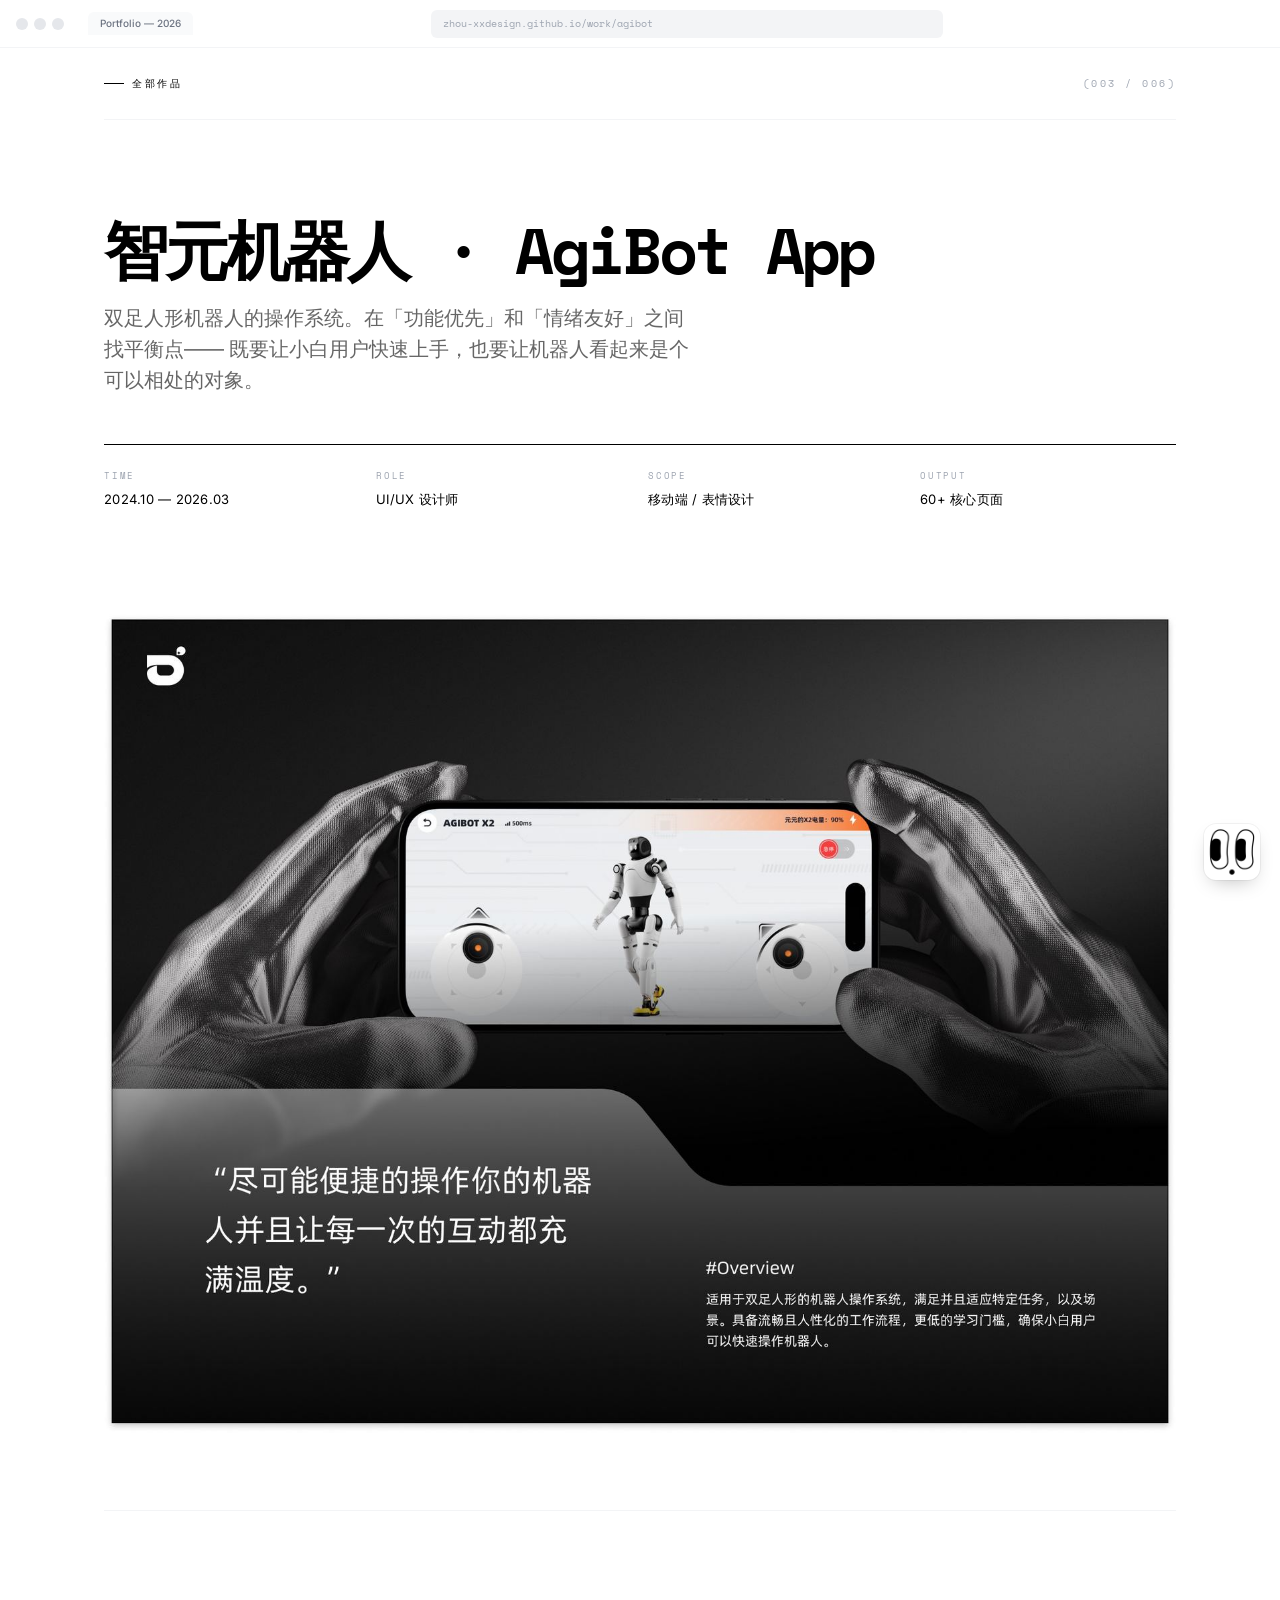
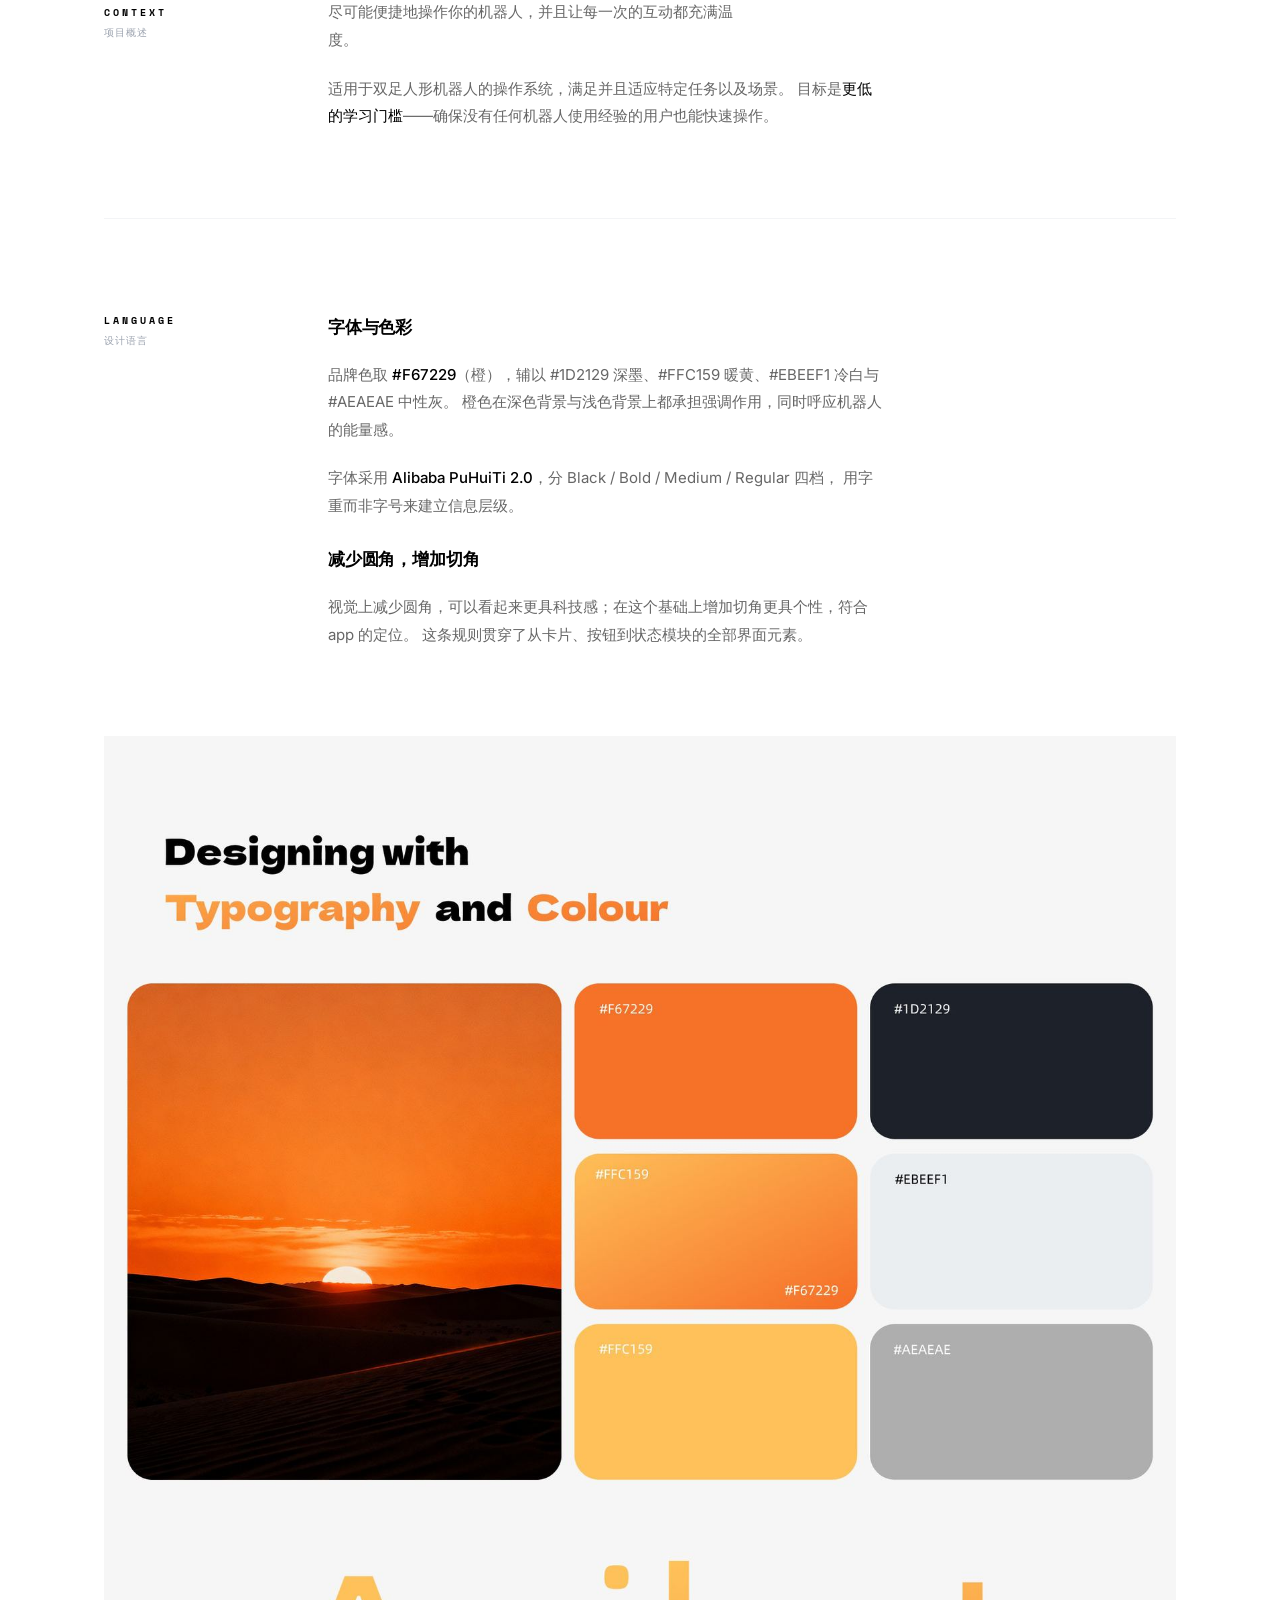
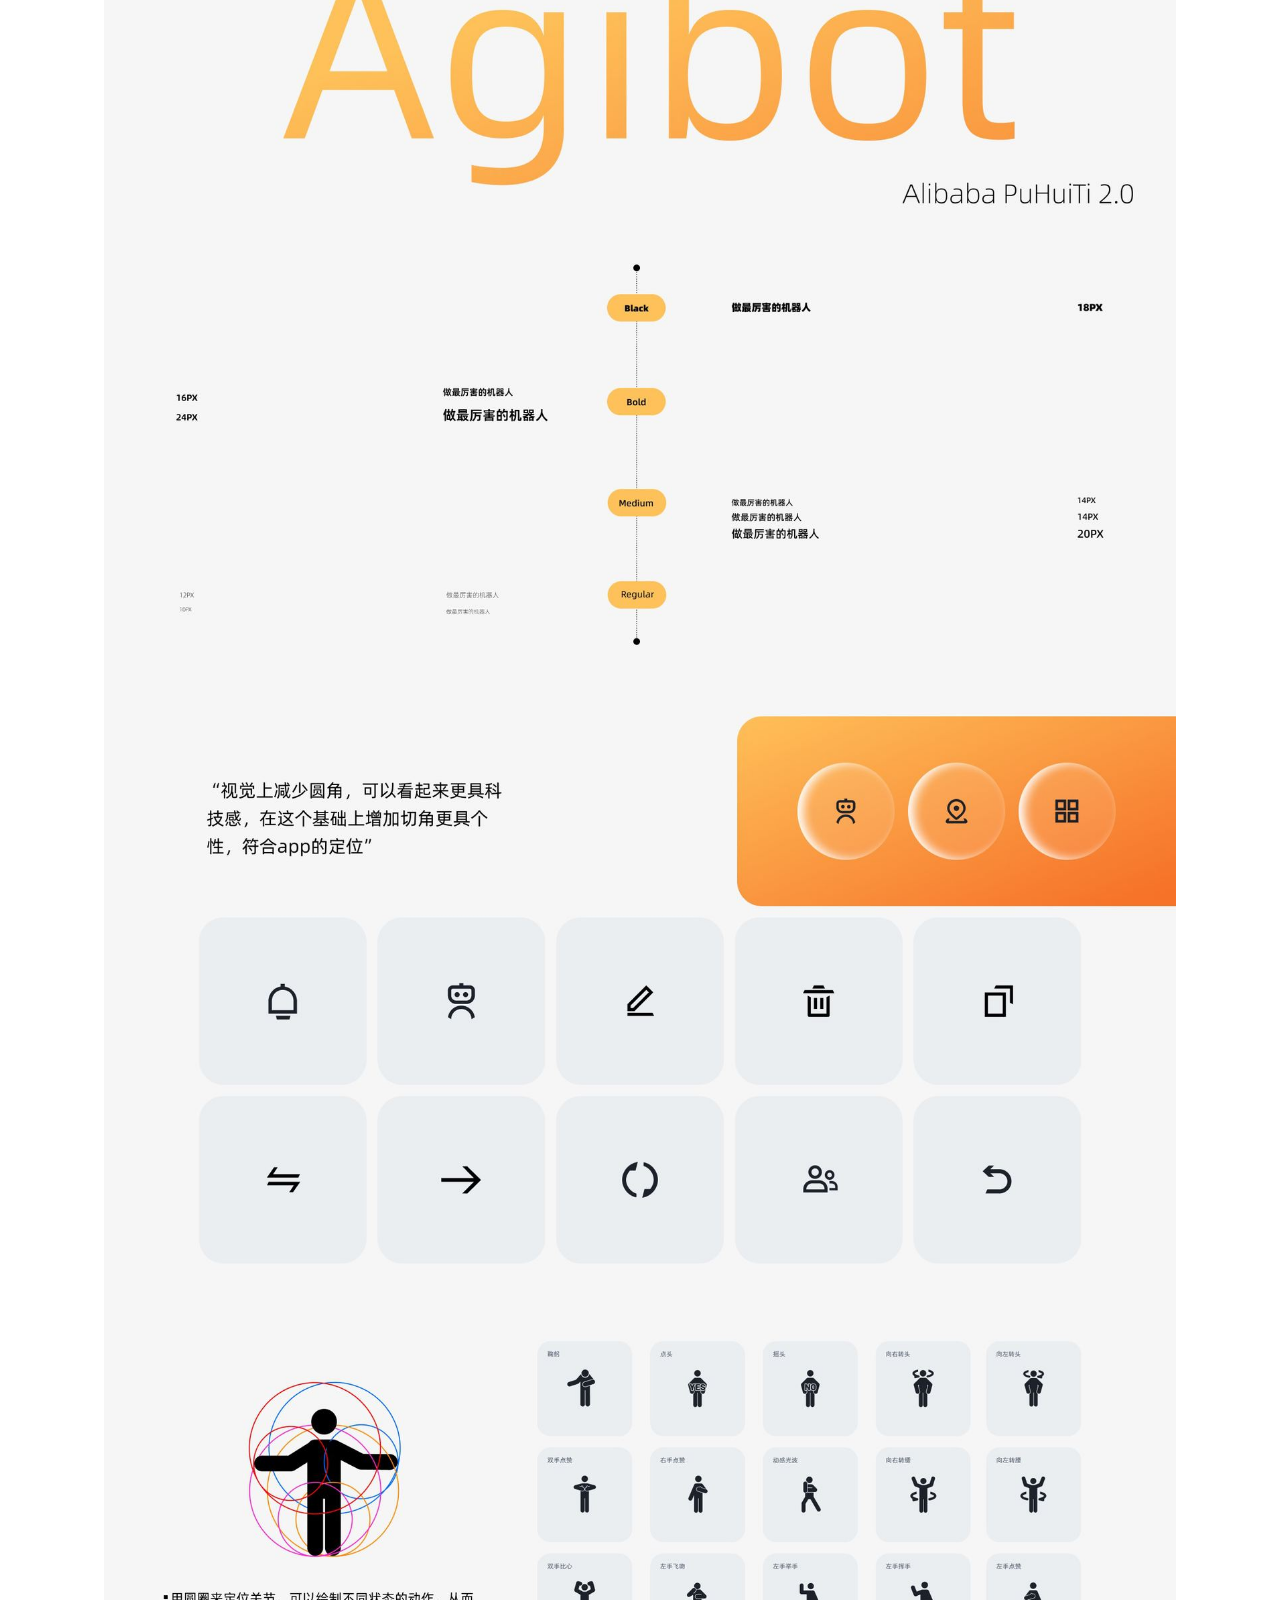
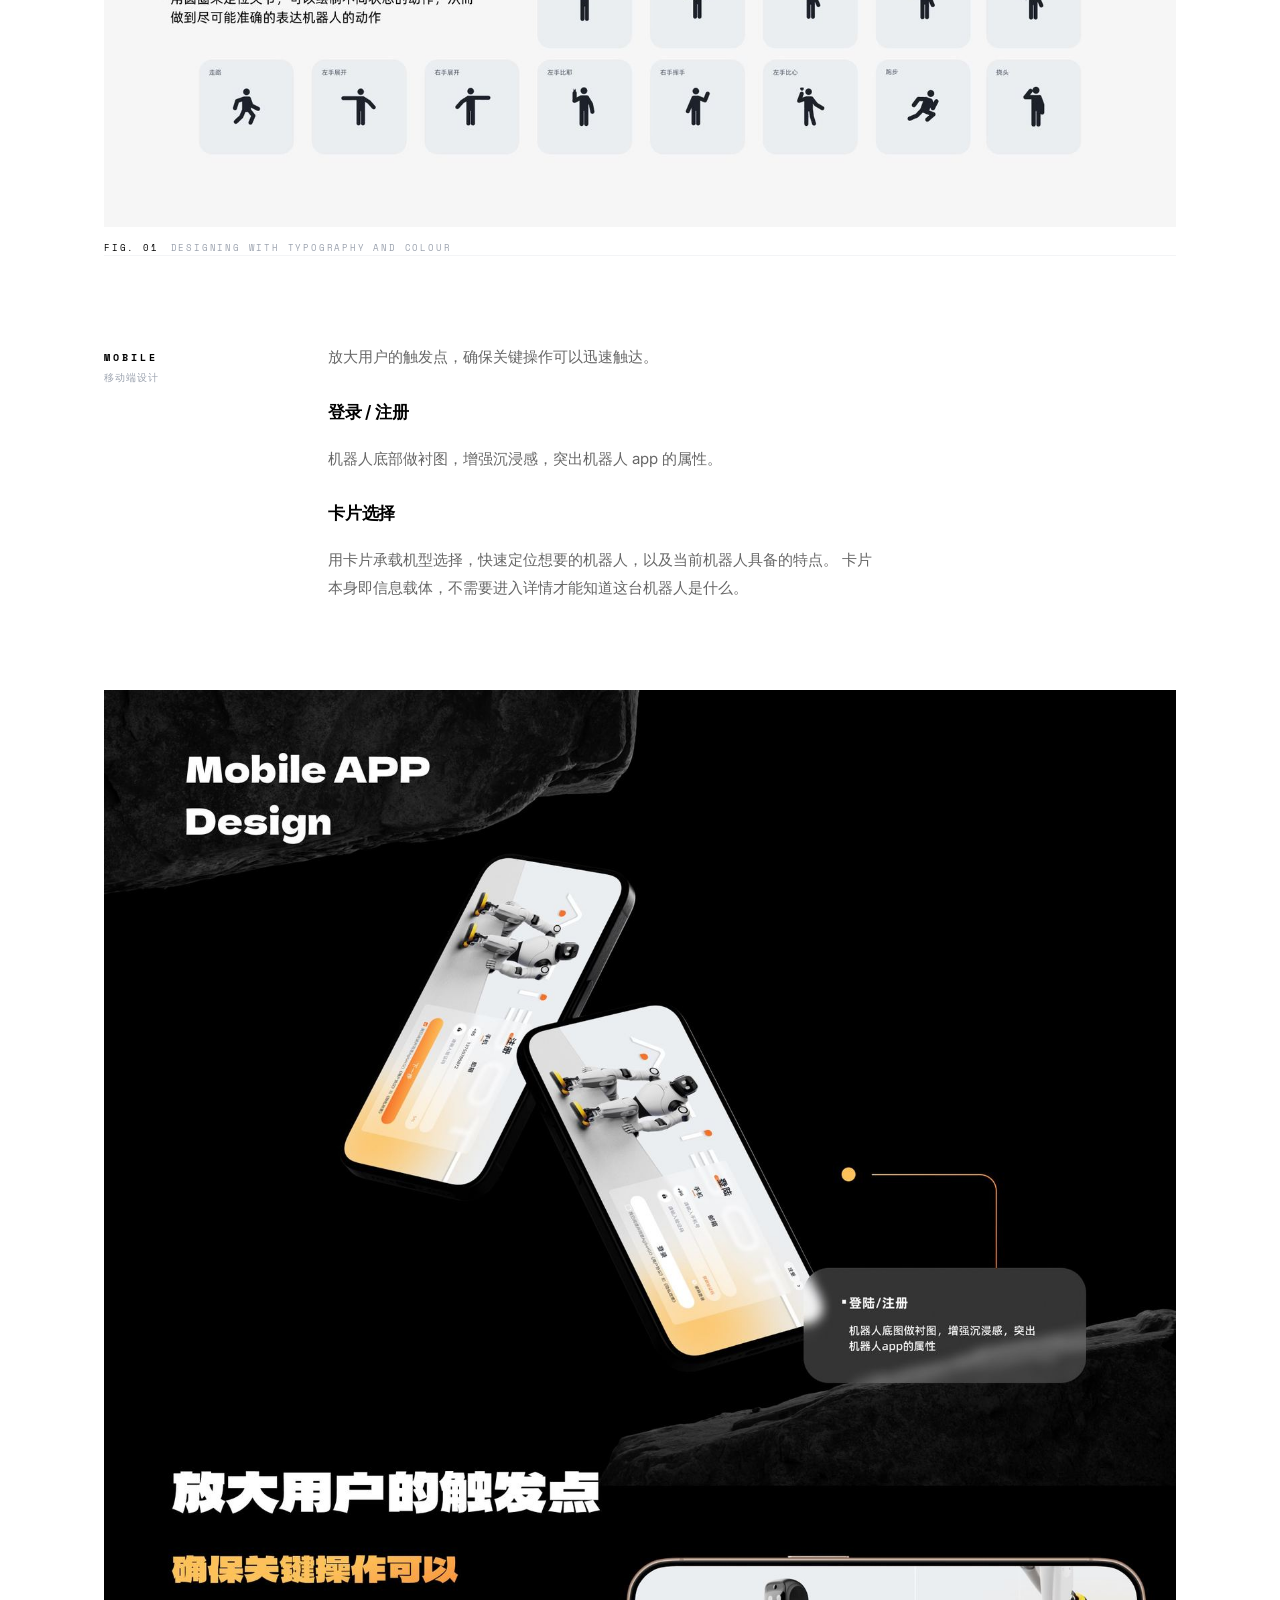
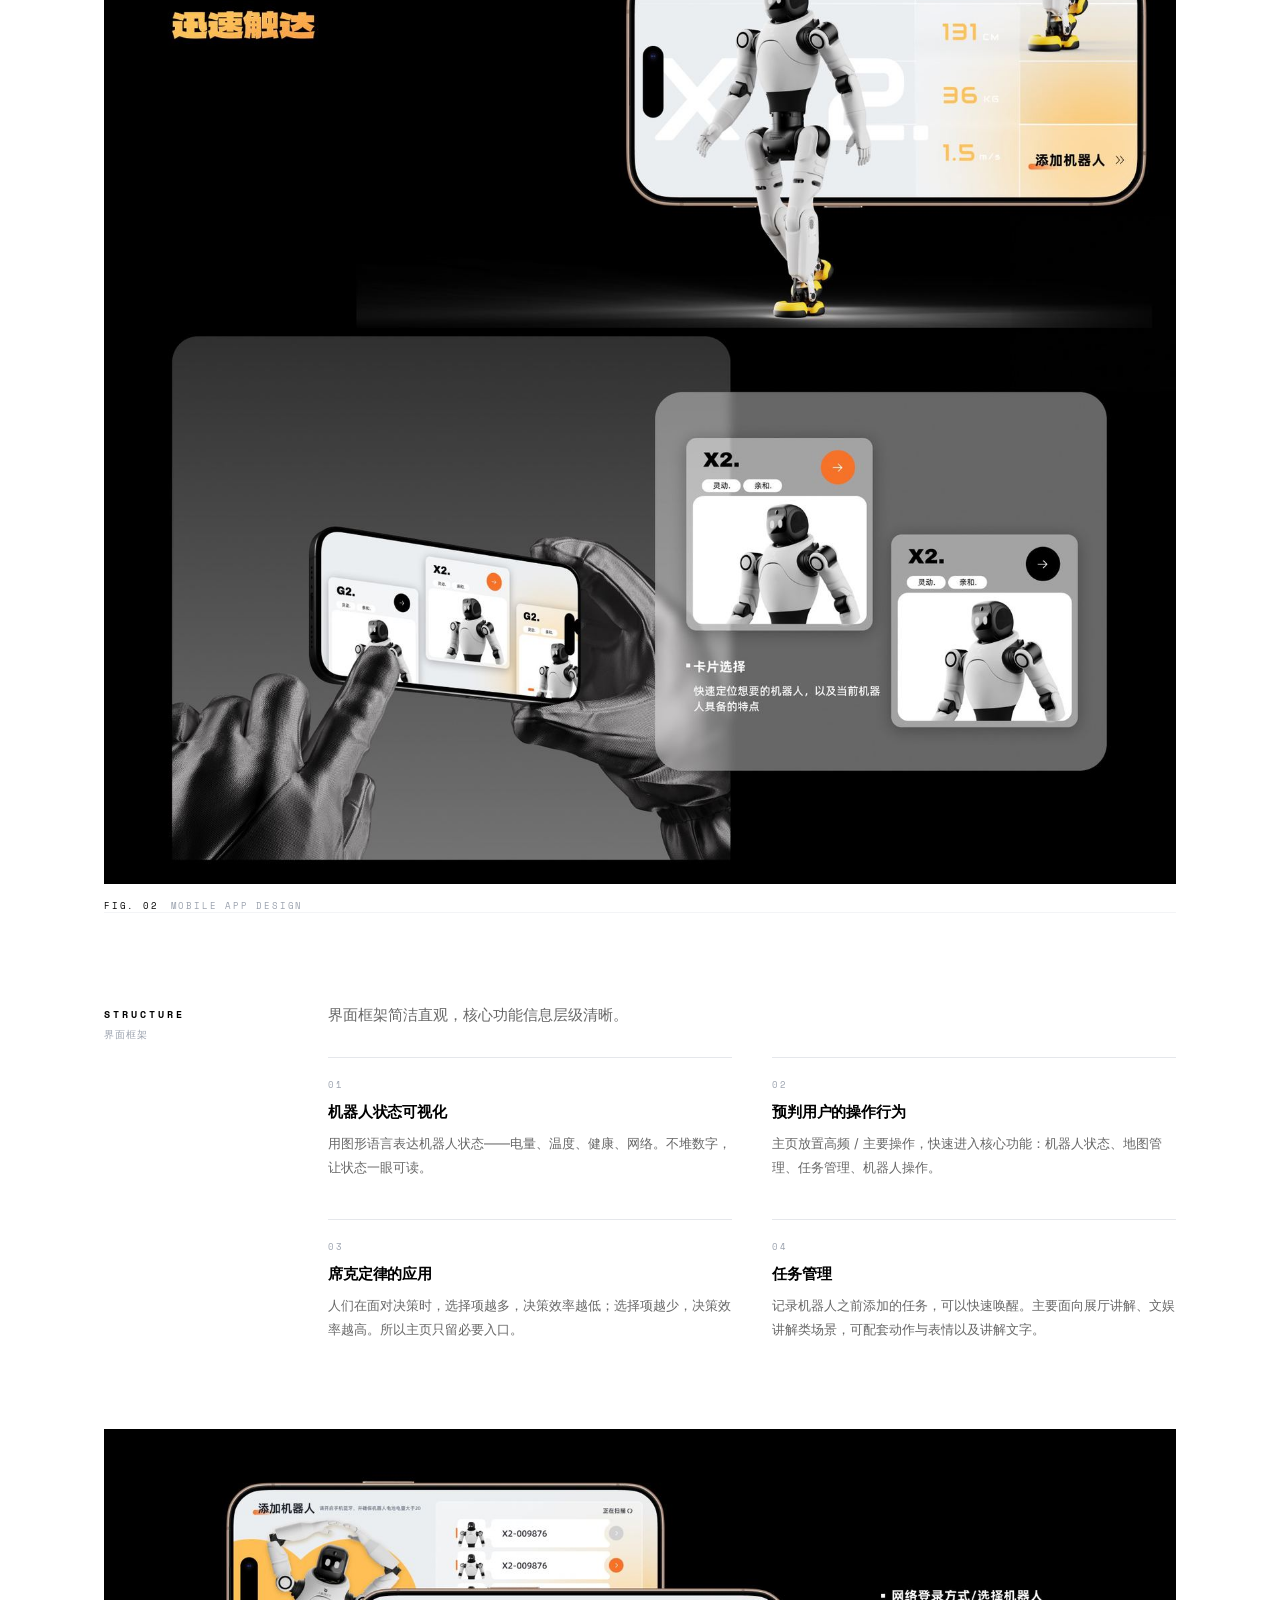
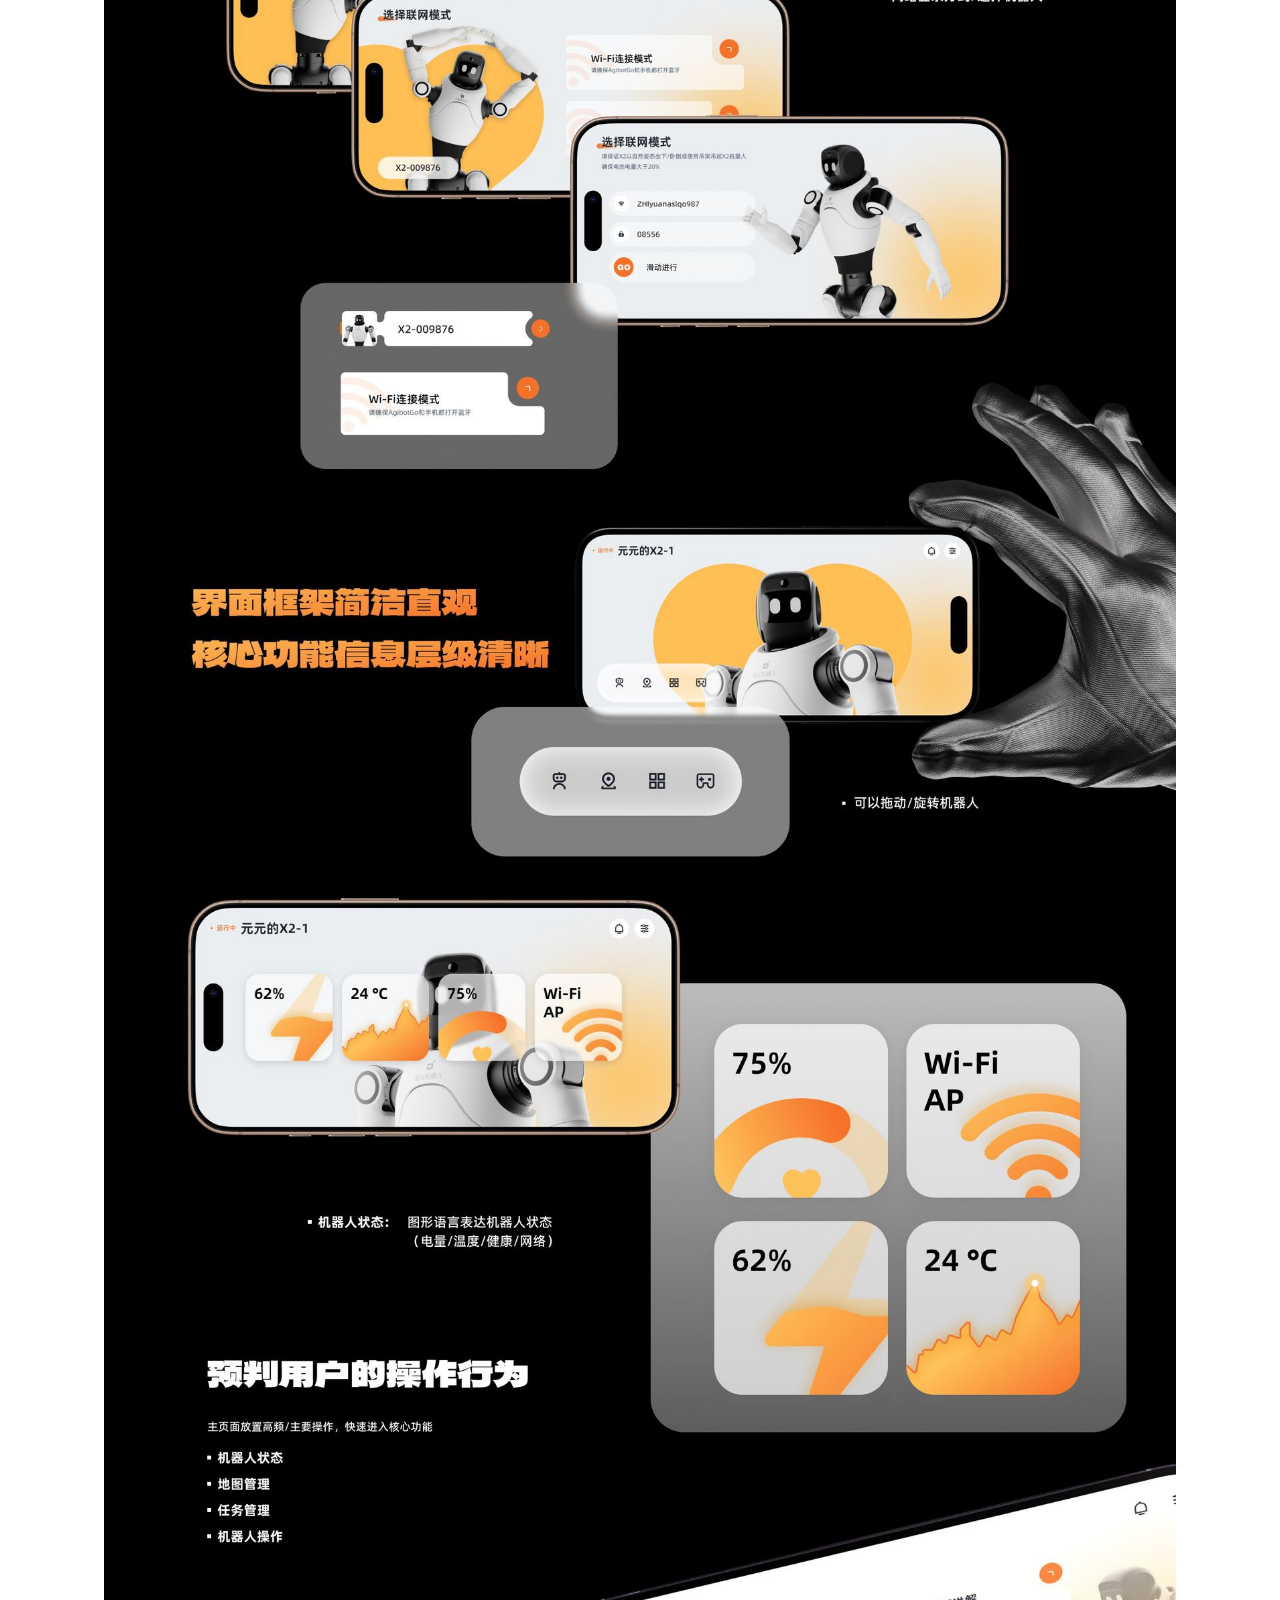
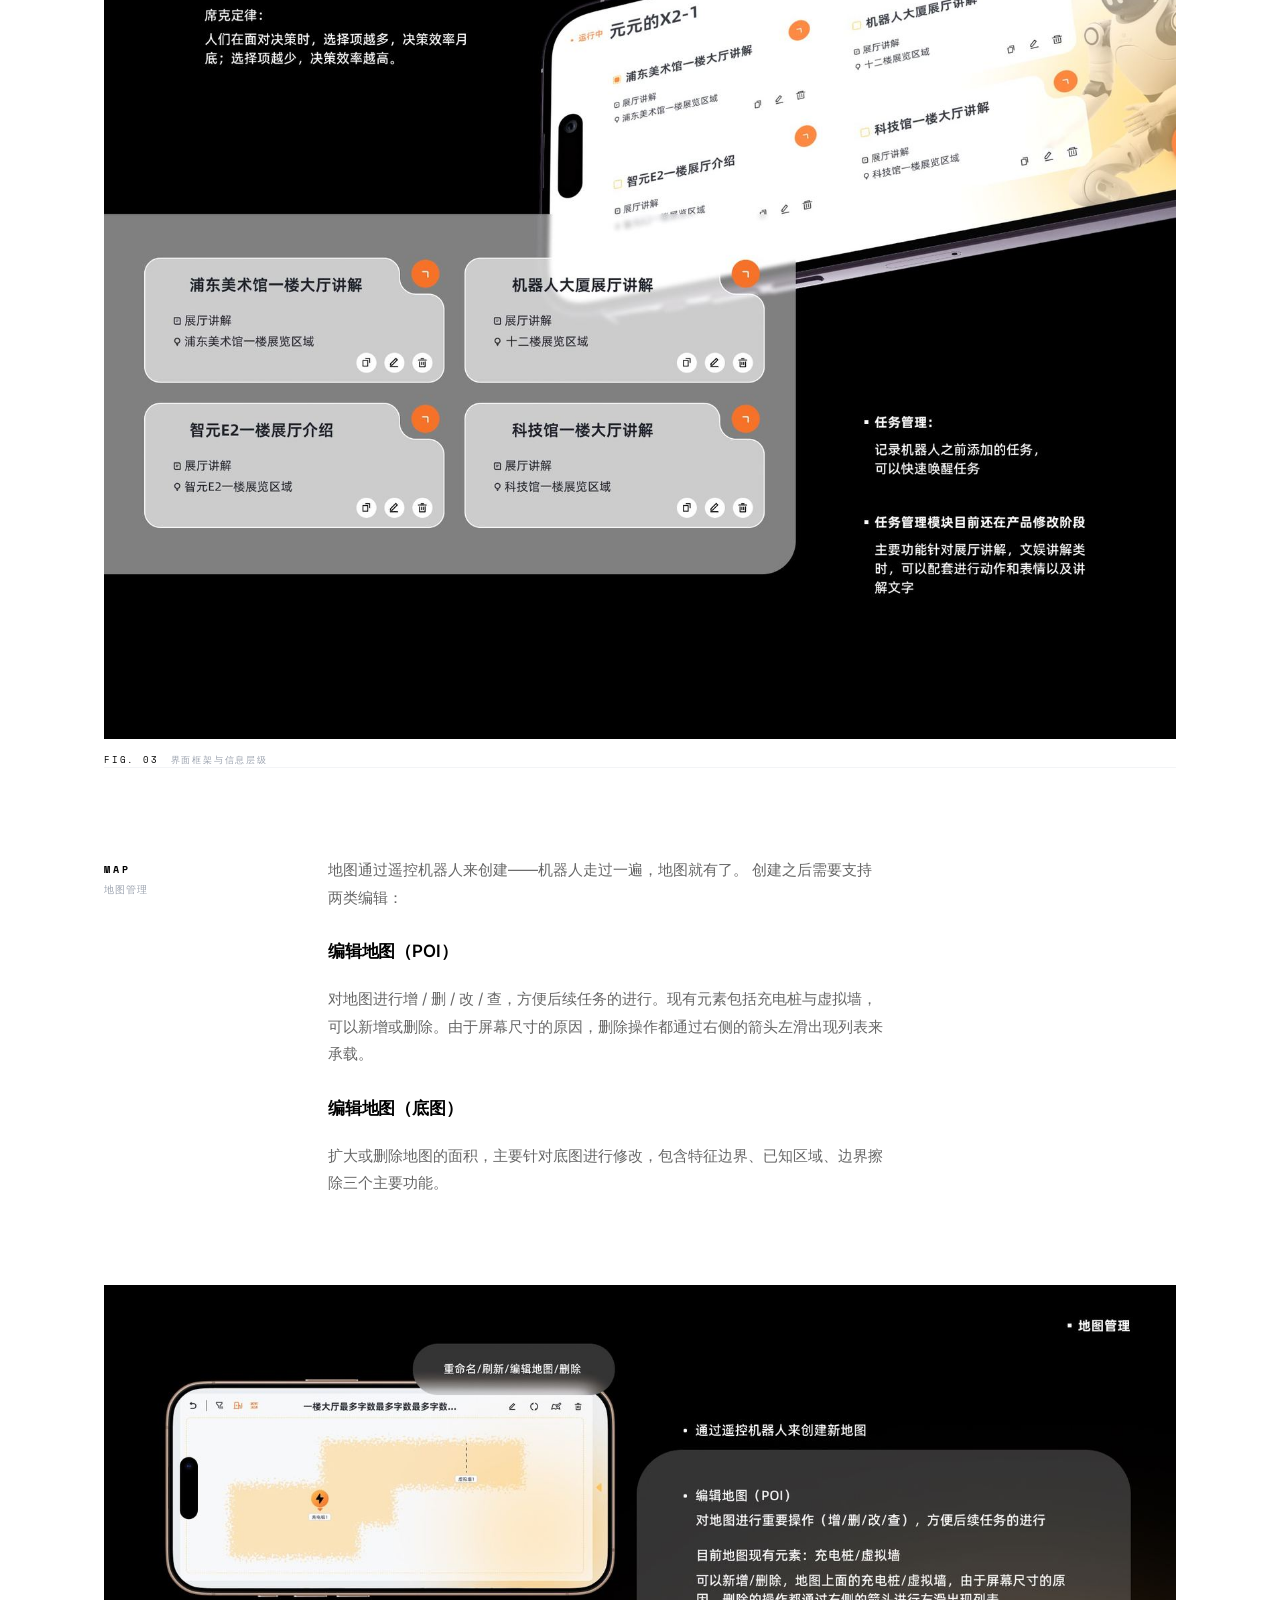
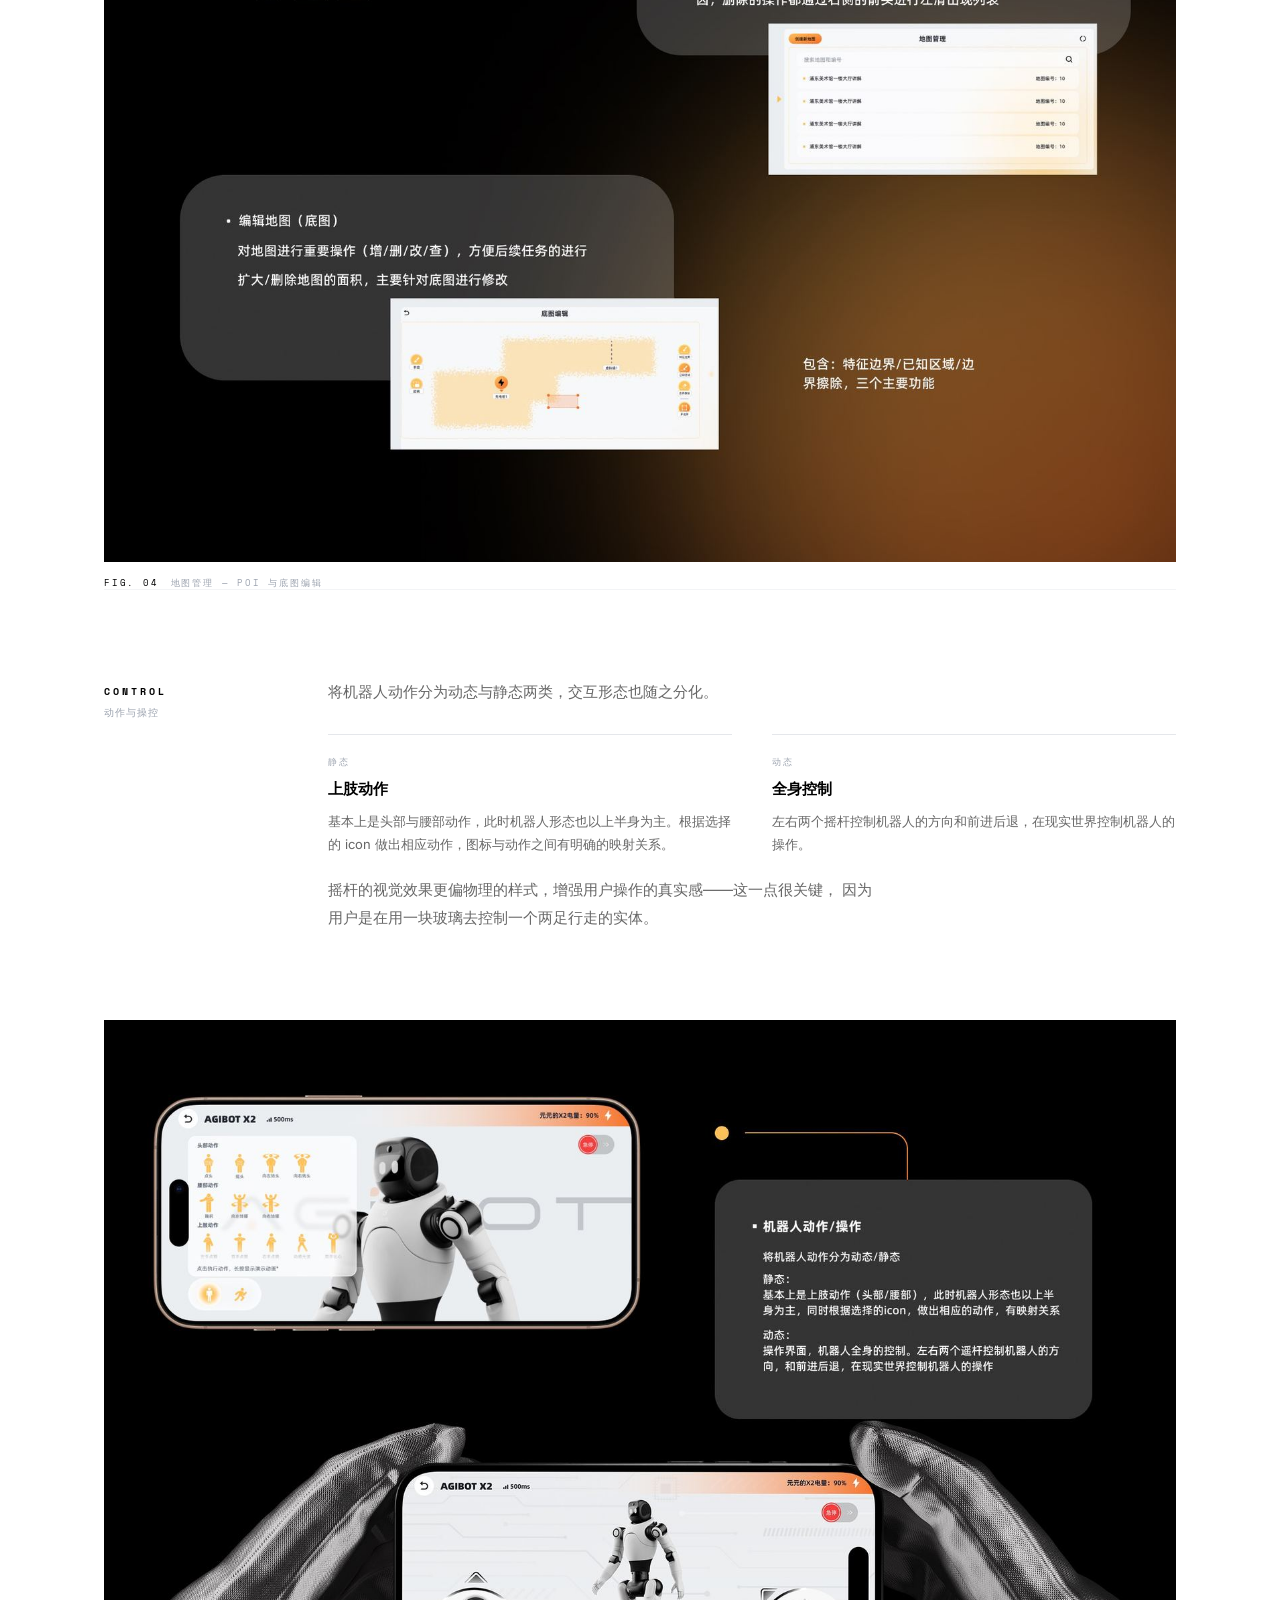
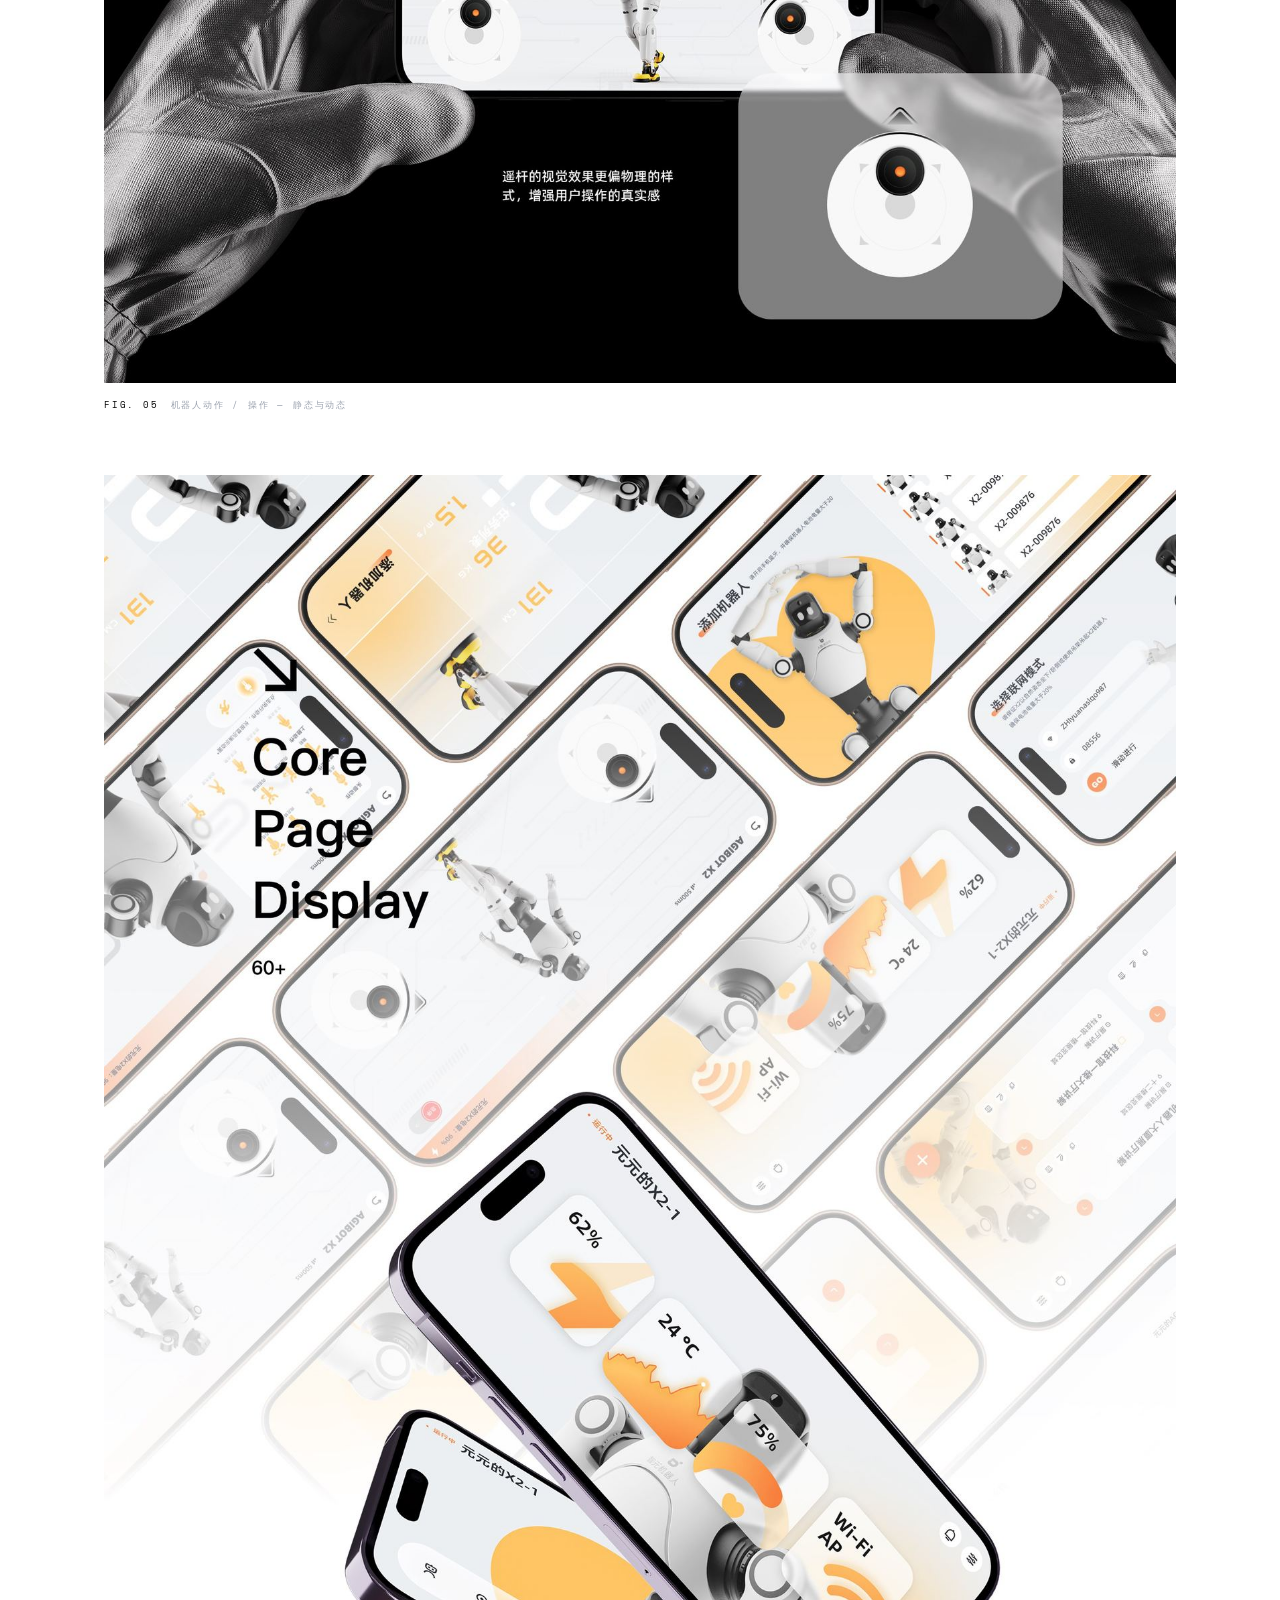
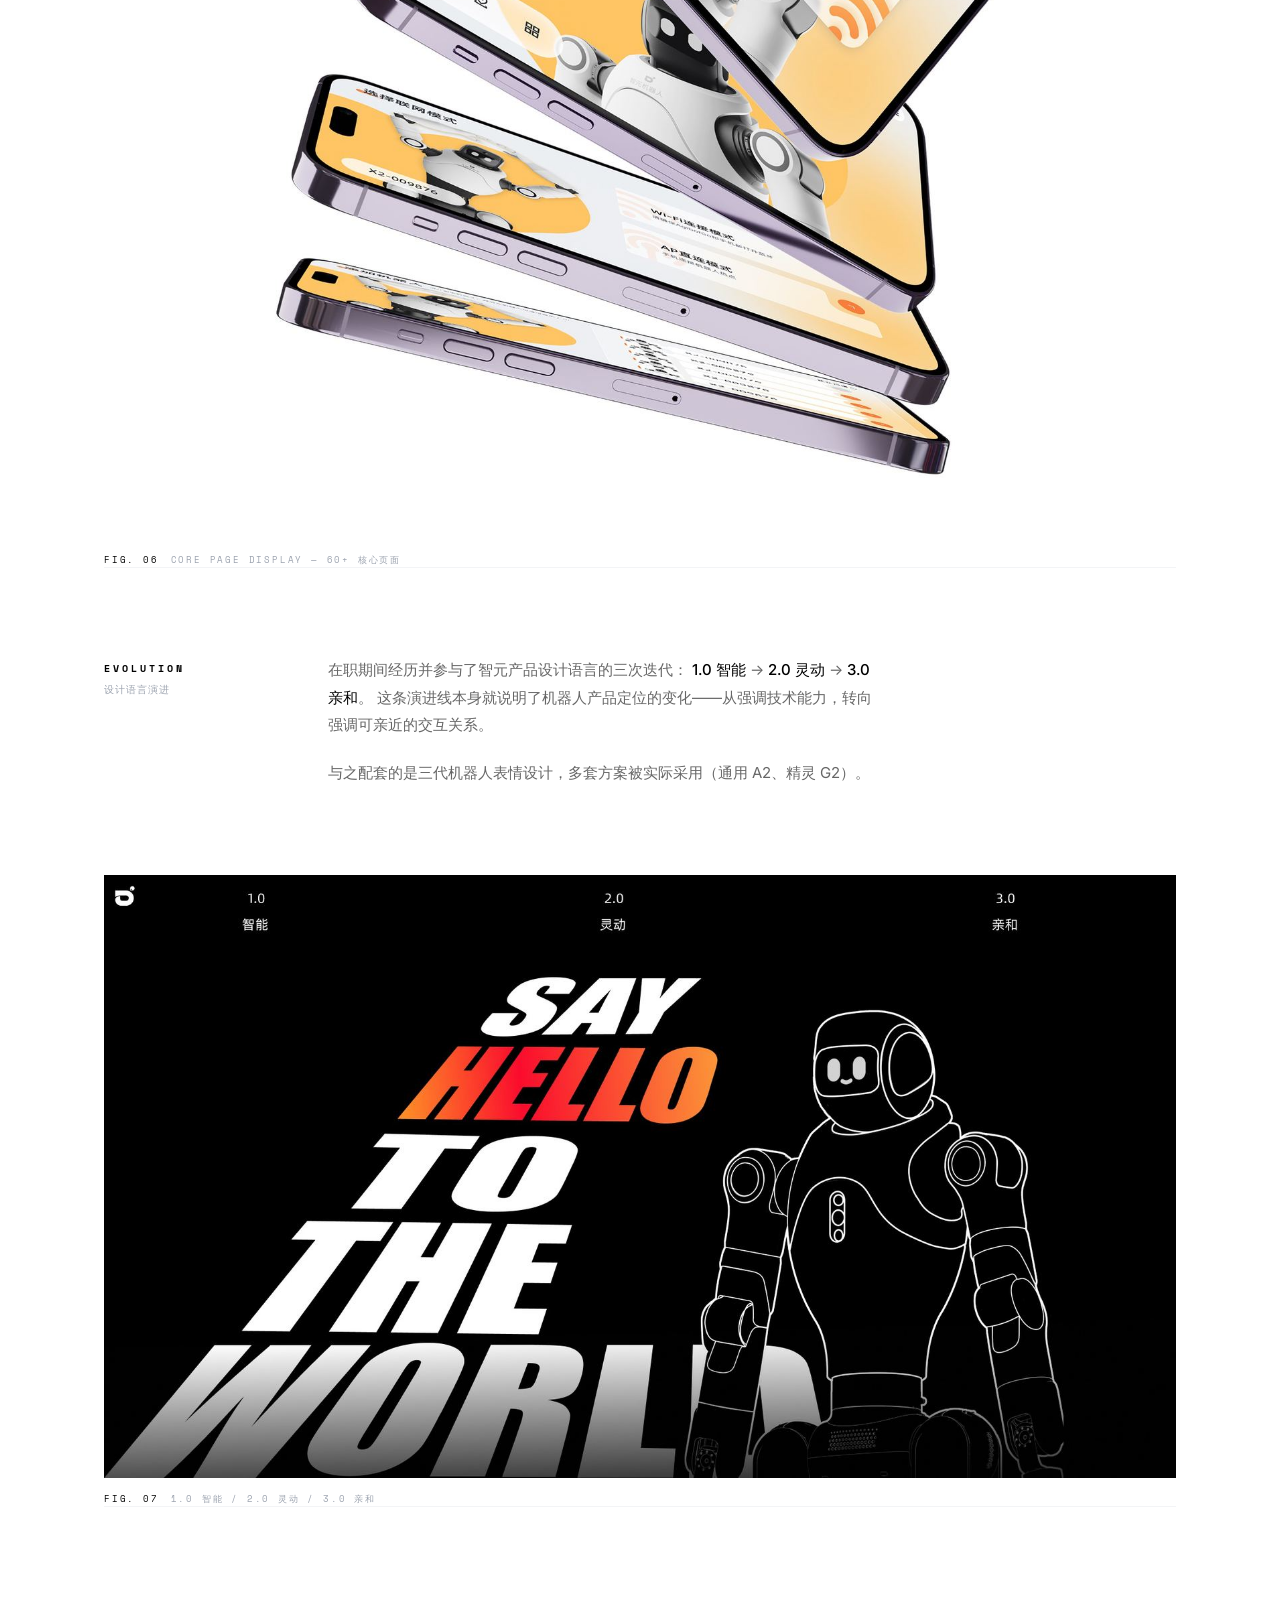
==== work/agibot/index.html @ 133eca0c "首页三块按显露比例吸附 - 首屏 / 作品台 / 关于：滚动停下后，露过一半的那块补到整块对齐 - 关于区约两屏高：往下进入时吸齐开头，读进中段放行；往上离开不深拽 - 补间途中滚轮 / 触摸 / 翻" ====
<!DOCTYPE html>
<html lang="zh-CN">
<head>
<meta charset="UTF-8" />
<meta name="viewport" content="width=device-width, initial-scale=1.0" />
<title>智元机器人 · AgiBot App | 周晓旭</title>
<meta name="description" content="双足人形机器人操作系统：60+ 核心页面、地图与任务管理、遥控操控，以及三代机器人表情设计（A2 / X2 / G2）。" />

<meta property="og:type" content="article" />
<meta property="og:title" content="智元机器人 · AgiBot App" />
<meta property="og:description" content="尽可能便捷地操作你的机器人，并且让每一次的互动都充满温度。" />
<meta property="og:image" content="/assets/images/work/agibot-01.jpg" />
<meta name="theme-color" content="#ffffff" />

<link rel="icon" href="data:image/svg+xml,%3Csvg xmlns='http://www.w3.org/2000/svg' viewBox='0 0 64 64'%3E%3Crect width='64' height='64'/%3E%3Ctext x='32' y='47' text-anchor='middle' font-family='Georgia,serif' font-size='42' fill='%23fff'%3EZ%3C/text%3E%3C/svg%3E" />

<link rel="preconnect" href="https://fonts.googleapis.com" />
<link rel="preconnect" href="https://fonts.gstatic.com" crossorigin />
<link href="https://fonts.googleapis.com/css2?family=Caveat:wght@400;700&family=Inter:wght@300;400;500;600&family=Space+Mono:ital,wght@0,400;0,700;1,400;1,700&display=swap" rel="stylesheet" />
<link rel="stylesheet" href="/styles.css?v=10" />
<link rel="stylesheet" href="/work.css?v=9" />
</head>

<body>
<a class="skip" href="#main">跳到正文</a>

<div class="chrome">
  <div class="chrome__lights" aria-hidden="true"><span></span><span></span><span></span></div>
  <div class="chrome__tab">Portfolio — 2026</div>
  <div class="chrome__url"><span>zhou-xxdesign.github.io/work/agibot</span></div>
  <div class="chrome__spacer" aria-hidden="true"></div>
</div>

<main class="case" id="main">
  <div class="case__inner">

    <nav class="case__nav">
      <a class="case__back" href="/">全部作品</a>
      <span class="case__index">(003 / 006)</span>
    </nav>

    <header class="case__hero">
      <h1 class="case__title">智元机器人 · AgiBot App</h1>
      <p class="case__subtitle">
        双足人形机器人的操作系统。在「功能优先」和「情绪友好」之间找平衡点——
        既要让小白用户快速上手，也要让机器人看起来是个可以相处的对象。
      </p>

      <dl class="case__meta">
        <div><dt>Time</dt><dd>2024.10 — 2026.03</dd></div>
        <div><dt>Role</dt><dd>UI/UX 设计师</dd></div>
        <div><dt>Scope</dt><dd>移动端 / 表情设计</dd></div>
        <div><dt>Output</dt><dd>60+ 核心页面</dd></div>
      </dl>
    </header>

    <figure class="case__cover">
      <img src="/assets/images/work/agibot-01.jpg" alt="AGIBOT X2 遥控界面" width="1600" height="1223" />
    </figure>

    <section class="case__section" style="margin-top:clamp(3rem,6vw,5rem)">
      <p class="case__section-label">Context<span>项目概述</span></p>
      <div class="case__body">
        <p class="case__quote">尽可能便捷地操作你的机器人，并且让每一次的互动都充满温度。</p>
        <p>
          适用于双足人形机器人的操作系统，满足并且适应特定任务以及场景。
          目标是<strong>更低的学习门槛</strong>——确保没有任何机器人使用经验的用户也能快速操作。
        </p>
      </div>
    </section>

    <!-- ===================== 设计语言 ===================== -->
    <section class="case__section">
      <p class="case__section-label">Language<span>设计语言</span></p>
      <div class="case__body">
        <h3>字体与色彩</h3>
        <p>
          品牌色取 <strong>#F67229</strong>（橙），辅以 #1D2129 深墨、#FFC159 暖黄、#EBEEF1 冷白与 #AEAEAE 中性灰。
          橙色在深色背景与浅色背景上都承担强调作用，同时呼应机器人的能量感。
        </p>
        <p>
          字体采用 <strong>Alibaba PuHuiTi 2.0</strong>，分 Black / Bold / Medium / Regular 四档，
          用字重而非字号来建立信息层级。
        </p>
        <h3>减少圆角，增加切角</h3>
        <p>
          视觉上减少圆角，可以看起来更具科技感；在这个基础上增加切角更具个性，符合 app 的定位。
          这条规则贯穿了从卡片、按钮到状态模块的全部界面元素。
        </p>
      </div>
    </section>

    <div class="case__figures">
      <figure class="case__figure">
        <img src="/assets/images/work/agibot-02.jpg" alt="字体与色彩规范：品牌色、字重层级、动作图标" loading="lazy" width="1600" height="4016" />
        <figcaption><b>Fig. 01</b> Designing with Typography and Colour</figcaption>
      </figure>
    </div>

    <!-- ===================== 移动端设计 ===================== -->
    <section class="case__section">
      <p class="case__section-label">Mobile<span>移动端设计</span></p>
      <div class="case__body">
        <p class="case__quote">放大用户的触发点，确保关键操作可以迅速触达。</p>
        <h3>登录 / 注册</h3>
        <p>
          机器人底部做衬图，增强沉浸感，突出机器人 app 的属性。
        </p>
        <h3>卡片选择</h3>
        <p>
          用卡片承载机型选择，快速定位想要的机器人，以及当前机器人具备的特点。
          卡片本身即信息载体，不需要进入详情才能知道这台机器人是什么。
        </p>
      </div>
    </section>

    <div class="case__figures">
      <figure class="case__figure">
        <img src="/assets/images/work/agibot-03.jpg" alt="移动端设计：登录注册、卡片选择" loading="lazy" width="1600" height="2678" />
        <figcaption><b>Fig. 02</b> Mobile App Design</figcaption>
      </figure>
    </div>

    <!-- ===================== 界面框架 ===================== -->
    <section class="case__section">
      <p class="case__section-label">Structure<span>界面框架</span></p>
      <div class="case__body">
        <p>界面框架简洁直观，核心功能信息层级清晰。</p>
        <div class="case__points case__points--2">
          <article class="case__point">
            <span class="case__point-num">01</span>
            <h4>机器人状态可视化</h4>
            <p>用图形语言表达机器人状态——电量、温度、健康、网络。不堆数字，让状态一眼可读。</p>
          </article>
          <article class="case__point">
            <span class="case__point-num">02</span>
            <h4>预判用户的操作行为</h4>
            <p>主页放置高频 / 主要操作，快速进入核心功能：机器人状态、地图管理、任务管理、机器人操作。</p>
          </article>
          <article class="case__point">
            <span class="case__point-num">03</span>
            <h4>席克定律的应用</h4>
            <p>人们在面对决策时，选择项越多，决策效率越低；选择项越少，决策效率越高。所以主页只留必要入口。</p>
          </article>
          <article class="case__point">
            <span class="case__point-num">04</span>
            <h4>任务管理</h4>
            <p>记录机器人之前添加的任务，可以快速唤醒。主要面向展厅讲解、文娱讲解类场景，可配套动作与表情以及讲解文字。</p>
          </article>
        </div>
      </div>
    </section>

    <div class="case__figures">
      <figure class="case__figure">
        <img src="/assets/images/work/agibot-04.jpg" alt="界面框架、机器人状态、预判用户操作行为、任务管理" loading="lazy" width="1600" height="3746" />
        <figcaption><b>Fig. 03</b> 界面框架与信息层级</figcaption>
      </figure>
    </div>

    <!-- ===================== 地图管理 ===================== -->
    <section class="case__section">
      <p class="case__section-label">Map<span>地图管理</span></p>
      <div class="case__body">
        <p>
          地图通过遥控机器人来创建——机器人走过一遍，地图就有了。
          创建之后需要支持两类编辑：
        </p>
        <h3>编辑地图（POI）</h3>
        <p>
          对地图进行增 / 删 / 改 / 查，方便后续任务的进行。现有元素包括充电桩与虚拟墙，
          可以新增或删除。由于屏幕尺寸的原因，删除操作都通过右侧的箭头左滑出现列表来承载。
        </p>
        <h3>编辑地图（底图）</h3>
        <p>
          扩大或删除地图的面积，主要针对底图进行修改，包含特征边界、已知区域、边界擦除三个主要功能。
        </p>
      </div>
    </section>

    <div class="case__figures">
      <figure class="case__figure">
        <img src="/assets/images/work/agibot-05.jpg" alt="地图管理：POI 编辑与底图编辑" loading="lazy" width="1600" height="1308" />
        <figcaption><b>Fig. 04</b> 地图管理 — POI 与底图编辑</figcaption>
      </figure>
    </div>

    <!-- ===================== 动作与操控 ===================== -->
    <section class="case__section">
      <p class="case__section-label">Control<span>动作与操控</span></p>
      <div class="case__body">
        <p>将机器人动作分为动态与静态两类，交互形态也随之分化。</p>
        <div class="case__points case__points--2">
          <article class="case__point">
            <span class="case__point-num">静态</span>
            <h4>上肢动作</h4>
            <p>基本上是头部与腰部动作，此时机器人形态也以上半身为主。根据选择的 icon 做出相应动作，图标与动作之间有明确的映射关系。</p>
          </article>
          <article class="case__point">
            <span class="case__point-num">动态</span>
            <h4>全身控制</h4>
            <p>左右两个摇杆控制机器人的方向和前进后退，在现实世界控制机器人的操作。</p>
          </article>
        </div>
        <p>
          摇杆的视觉效果更偏物理的样式，增强用户操作的真实感——这一点很关键，
          因为用户是在用一块玻璃去控制一个两足行走的实体。
        </p>
      </div>
    </section>

    <div class="case__figures">
      <figure class="case__figure">
        <img src="/assets/images/work/agibot-06.jpg" alt="机器人动作与操控：静态动作图标与动态摇杆" loading="lazy" width="1600" height="1438" />
        <figcaption><b>Fig. 05</b> 机器人动作 / 操作 — 静态与动态</figcaption>
      </figure>

      <figure class="case__figure">
        <img src="/assets/images/work/agibot-07.jpg" alt="60+ 核心页面总览" loading="lazy" width="1600" height="2483" />
        <figcaption><b>Fig. 06</b> Core Page Display — 60+ 核心页面</figcaption>
      </figure>
    </div>

    <!-- ===================== 三代设计语言 ===================== -->
    <section class="case__section">
      <p class="case__section-label">Evolution<span>设计语言演进</span></p>
      <div class="case__body">
        <p>
          在职期间经历并参与了智元产品设计语言的三次迭代：
          <strong>1.0 智能</strong> → <strong>2.0 灵动</strong> → <strong>3.0 亲和</strong>。
          这条演进线本身就说明了机器人产品定位的变化——从强调技术能力，转向强调可亲近的交互关系。
        </p>
        <p>
          与之配套的是三代机器人表情设计，多套方案被实际采用（通用 A2、精灵 G2）。
        </p>
      </div>
    </section>

    <div class="case__figures">
      <figure class="case__figure">
        <img src="/assets/images/work/agibot-08.jpg" alt="SAY HELLO TO THE WORLD — 三代设计语言" loading="lazy" width="1600" height="900" />
        <figcaption><b>Fig. 07</b> 1.0 智能 / 2.0 灵动 / 3.0 亲和</figcaption>
      </figure>
    </div>

    <!-- ===================== 机器人表情 ===================== -->
    <section class="case__section">
      <p class="case__section-label">Expression<span>表情延展</span></p>
      <div class="case__body">
        <p class="case__quote">让机器有表情，交互才有温度。</p>
        <p>
          三代机型（A2 / X2 / G2）的屏幕形态完全不同，不能用同一套素材硬套，
          每一代都要单独推敲眼部形态与传达的情绪。
        </p>
        <div class="case__points case__points--3">
          <article class="case__point">
            <span class="case__point-num">通用 · A2</span>
            <h4>在基本型上做变化</h4>
            <p>延伸的表情都保留共有元素，视觉上维持统一效果，靠眼部形态与弧度区分情绪。</p>
          </article>
          <article class="case__point">
            <span class="case__point-num">灵犀 · X2</span>
            <h4>用光球颜色表达情绪</h4>
            <p>面部屏幕尺寸较小，可将整个面部设计进去，但削弱了立体的温度；情绪通过面部光球颜色的变化做对应调整。</p>
          </article>
          <article class="case__point">
            <span class="case__point-num">精灵 · G2</span>
            <h4>用光环表达状态</h4>
            <p>以环形光效承载「I am listening」这类状态反馈，不占用显示区域。</p>
          </article>
        </div>
      </div>
    </section>

    <div class="case__figures">
      <figure class="case__figure">
        <img src="/assets/images/work/agibot-09.jpg" alt="机器人表情设计：通用 A2、灵犀 X2、精灵 G2" loading="lazy" width="1600" height="4120" />
        <figcaption><b>Fig. 08</b> Robot Expression — 三代机型表情延展</figcaption>
      </figure>

      <figure class="case__figure">
        <!-- 三支 GIF 从 Figma「2024」提取，350×210 原始尺寸。代际归属未确认：
             推测 1.0=expression-01（眨眼）、2.0=expression-03（游移）、3.0=expression-02（弯眼），
             确认后再把 01/02/03 换成代际标注。 -->
        <div class="case__motion">
          <figure>
            <img src="/assets/motion/agibot/expression-01.gif" alt="机器人表情动效：眨合后弯眼" width="350" height="210" loading="lazy" />
            <figcaption>01</figcaption>
          </figure>
          <figure>
            <img src="/assets/motion/agibot/expression-02.gif" alt="机器人表情动效：双眼收成碗形" width="350" height="210" loading="lazy" />
            <figcaption>02</figcaption>
          </figure>
          <figure>
            <img src="/assets/motion/agibot/expression-03.gif" alt="机器人表情动效：双眼左右游移" width="350" height="210" loading="lazy" />
            <figcaption>03</figcaption>
          </figure>
          <!-- 04–12 从 Figma 文件 2024（node 2752-397236）右侧那排画板取出，
               由桌面版 blob_storage 提取原始 GIF，未压缩、未转码。 -->
          <figure>
            <img src="/assets/motion/agibot/expression-04.gif" alt="机器人表情动效：双眼倾斜、单眼变形" width="350" height="210" loading="lazy" />
            <figcaption>04</figcaption>
          </figure>
          <figure>
            <img src="/assets/motion/agibot/expression-05.gif" alt="机器人表情动效：双眼转成描边并出现瞳孔，左右张望" width="350" height="210" loading="lazy" />
            <figcaption>05</figcaption>
          </figure>
          <figure>
            <img src="/assets/motion/agibot/expression-06.gif" alt="机器人表情动效：弯眼闭合，浮出一张小嘴" width="350" height="210" loading="lazy" />
            <figcaption>06</figcaption>
          </figure>
          <figure>
            <img src="/assets/motion/agibot/expression-07.gif" alt="机器人表情动效：双眼缩成点，浮出问号" width="350" height="210" loading="lazy" />
            <figcaption>07</figcaption>
          </figure>
          <figure>
            <img src="/assets/motion/agibot/expression-08.gif" alt="机器人表情动效：竖椭圆眼，眼中出现星星" width="350" height="210" loading="lazy" />
            <figcaption>08</figcaption>
          </figure>
          <figure>
            <img src="/assets/motion/agibot/expression-09.gif" alt="机器人表情动效：眼侧弹出旋转加载圈" width="350" height="210" loading="lazy" />
            <figcaption>09</figcaption>
          </figure>
          <figure>
            <img src="/assets/motion/agibot/expression-10.gif" alt="机器人表情动效：双眼收成一条线，再变成对话气泡" width="350" height="210" loading="lazy" />
            <figcaption>10</figcaption>
          </figure>
          <figure>
            <img src="/assets/motion/agibot/expression-11.gif" alt="机器人表情动效：双眼合并成一个倾斜的方块" width="350" height="210" loading="lazy" />
            <figcaption>11</figcaption>
          </figure>
          <figure>
            <img src="/assets/motion/agibot/expression-12.gif" alt="机器人表情动效：一只眼滑落，双眼错位变形" width="350" height="210" loading="lazy" />
            <figcaption>12</figcaption>
          </figure>
        </div>
        <figcaption><b>Fig. 09</b> 表情动效 — 十二组状态循环</figcaption>
      </figure>
    </div>

    <div class="case__figures">
      <figure class="case__figure">
        <!-- 取自 Figma 文件 2024（node 2752-397236）。
             13「I am listening」：原始 GIF 400×460、3.7MB，裁掉上下黑边到 360×360，
             转动图 WebP 后 631KB（115 帧，文字逐字打出的过程完整保留）。
             14 白色光环 5.47MB→231KB 动图 WebP。
             15 形象动效 GIF 本身已压得很紧（490KB），保留原格式。 -->
        <div class="case__motion case__motion--mixed case__motion--square">
          <figure>
            <img src="/assets/motion/agibot/misc-listening.webp" alt="语音聆听状态：青蓝色光环，中间逐字打出 I am listening" width="360" height="360" loading="lazy" />
            <figcaption>13</figcaption>
          </figure>
          <figure>
            <img src="/assets/motion/agibot/misc-ring.webp" alt="光效动效：白色光环变化为循环符" width="760" height="456" loading="lazy" />
            <figcaption>14</figcaption>
          </figure>
          <figure>
            <img src="/assets/motion/agibot/misc-mascot.gif" alt="形象动效：蓝色角色眨眼与变色" width="800" height="460" loading="lazy" />
            <figcaption>15</figcaption>
          </figure>
        </div>
        <figcaption><b>Fig. 10</b> 语音聆听 / 光效 / 形象 — 三组动效</figcaption>
      </figure>
    </div>

    <a class="case__next" href="/work/jidu/">
      <span class="case__next-label">Next project</span>
      <span class="case__next-title">集度 · JIDU 数字座舱</span>
    </a>

  </div>

  <div class="case__inner">
    <div class="case__colophon">
      <span>Zhou Xiaoxu — Portfolio</span>
      <span>© <span id="year">2026</span> 周晓旭</span>
      <span>Designed with Intent</span>
    </div>
  </div>
</main>

<script src="/main.js?v=7" defer></script>

<button class="to-top" type="button" data-to-top aria-label="回到顶部">
  <svg width="11" height="11" viewBox="0 0 12 12" fill="none" aria-hidden="true">
    <path d="M6 10V2M2.6 5.4L6 2l3.4 3.4" stroke="currentColor" stroke-width="1.4" stroke-linecap="round" stroke-linejoin="round" />
  </svg>
  <span>top</span>
</button>

<img class="avatar-badge" src="/assets/images/avatar-badge.png" alt="" aria-hidden="true" width="256" height="256" />
</body>
</html>
---- styles.css ----
/* ==========================================================================
   周晓旭 · Portfolio — styles.css
   设计语言：纯白底 / 黑字 / 手写体标题 / 等宽小标签 / 浏览器窗口外框
   字体：Caveat（手写）· Inter（正文）· Space Mono（等宽标签）
   断点：768px(md) / 1024px(lg)
   ========================================================================== */

/* ---------- 变量 ---------------------------------------------------- */

:root {
  --white: #ffffff;
  --black: #000000;

  --gray-50:  #f9fafb;
  --gray-100: #f3f4f6;
  --gray-200: #e5e7eb;
  --gray-300: #d1d5db;
  --gray-400: #9ca3af;
  --gray-500: #6b7280;

  --ink-60: rgba(0, 0, 0, 0.6);

  --font-hand: "Caveat", "Songti SC", cursive;
  --font-body: "Inter", "PingFang SC", "Hiragino Sans GB", "Noto Sans SC",
               -apple-system, BlinkMacSystemFont, sans-serif;
  --font-mono: "Space Mono", ui-monospace, SFMono-Regular, Menlo, monospace;

  --ease-out-quint: cubic-bezier(0.16, 1, 0.3, 1);
  --chrome-h: 3rem;
}

/* ---------- 重置 ---------------------------------------------------- */

*,
*::before,
*::after { box-sizing: border-box; }

* { margin: 0; padding: 0; }

html {
  scroll-behavior: smooth;
  -webkit-text-size-adjust: 100%;
}

body {
  background: var(--white);
  color: var(--black);
  font-family: var(--font-body);
  font-size: 16px;
  line-height: 1.5;
  -webkit-font-smoothing: antialiased;
  -moz-osx-font-smoothing: grayscale;
  /* 用 clip 而非 hidden：hidden 会让 body 变成滚动容器，
     导致 window.scrollTo / scrollY 失效、锚点平滑滚动失效。
     clip 只裁剪、不创建滚动容器。 */
  overflow-x: clip;
}

img { display: block; max-width: 100%; height: auto; }

a { color: inherit; text-decoration: none; }

ul, ol { list-style: none; }

button { font: inherit; color: inherit; background: none; border: 0; cursor: pointer; }

::selection { background: var(--black); color: var(--white); }

/* 细滚动条 */
::-webkit-scrollbar { width: 6px; height: 6px; }
::-webkit-scrollbar-track { background: var(--white); }
::-webkit-scrollbar-thumb { background: var(--gray-200); border-radius: 10px; }
::-webkit-scrollbar-thumb:hover { background: var(--black); }

/* 键盘可达性 */
:focus-visible { outline: 2px solid var(--black); outline-offset: 3px; }

.skip {
  position: absolute;
  left: -9999px;
  top: 0;
  z-index: 100;
  padding: 0.75rem 1rem;
  background: var(--black);
  color: var(--white);
  font-size: 0.75rem;
}
.skip:focus { left: 1rem; top: 4rem; }

/* ---------- 顶部：浏览器窗口外框 -------------------------------------- */

.chrome {
  position: sticky;
  top: 0;
  z-index: 50;
  width: 100%;
  height: var(--chrome-h);
  display: flex;
  align-items: center;
  padding-inline: 1rem;
  background: var(--white);
  border-bottom: 1px solid var(--gray-100);
}

.chrome__lights {
  display: flex;
  gap: 0.375rem;
  margin-right: 1.5rem;
}
.chrome__lights span {
  width: 0.75rem;
  height: 0.75rem;
  border-radius: 999px;
  background: var(--gray-200);
}

.chrome__tab {
  padding: 0.25rem 0.75rem;
  margin-right: 1rem;
  background: var(--gray-50);
  border-radius: 0.375rem 0.375rem 0 0;
  font-size: 0.625rem;
  font-weight: 500;
  color: var(--gray-500);
  white-space: nowrap;
}

.chrome__url {
  flex: 1;
  max-width: 32rem;
  height: 1.75rem;
  margin-inline: auto;
  padding-inline: 0.75rem;
  display: flex;
  align-items: center;
  background: var(--gray-100);
  border-radius: 0.375rem;
  overflow: hidden;
}
.chrome__url span {
  font-family: var(--font-mono);
  font-size: 0.625rem;
  color: var(--gray-400);
  white-space: nowrap;
  overflow: hidden;
  text-overflow: ellipsis;
}

.chrome__spacer { width: 100px; flex: none; }

@media (max-width: 767px) {
  .chrome__tab,
  .chrome__spacer { display: none; }
  .chrome__lights { margin-right: 0.75rem; }
  .chrome__url { max-width: none; }
}

/* ---------- Hero ---------------------------------------------------- */

.hero {
  position: relative;
  min-height: calc(100svh - var(--chrome-h));
  display: flex;
  flex-direction: column;
  align-items: center;
  justify-content: center;
  background: var(--white);
  overflow: hidden;
  animation: fade-in 0.8s ease-out both;
}

.hero__nav {
  position: absolute;
  top: 2.5rem;
  width: 100%;
  padding-inline: 2rem;
  display: flex;
  justify-content: space-between;
  align-items: center;
  z-index: 10;
}
@media (min-width: 768px) {
  .hero__nav { padding-inline: 4rem; }
}

.hero__nav a {
  font-family: var(--font-mono);
  font-size: 0.875rem;
  font-weight: 700;
  text-transform: uppercase;
  letter-spacing: 0.4em;
  color: var(--black);
  transition: opacity 0.3s ease;
}
@media (min-width: 768px) {
  .hero__nav a { font-size: 1rem; }
}
.hero__nav a:hover { opacity: 0.5; }

/* 首屏主形象：头像（原来是手写体 -hello.） */
.hero__mark {
  margin: 0;
  line-height: 0;
  animation: fade-in-up 1.2s var(--ease-out-quint) both;
}

.hero__face {
  display: block;
  width: clamp(300px, 44vw, 640px);
  height: auto;
  -webkit-user-drag: none;
  user-select: none;
}

.face__ring { fill: #000; fill-rule: nonzero; }
.face__pupil { fill: #000; }
.face__dot { fill: #000; }

/* 只给读屏器的文字 */
.sr-only {
  position: absolute;
  width: 1px;
  height: 1px;
  margin: -1px;
  padding: 0;
  overflow: hidden;
  clip-path: inset(50%);
  white-space: nowrap;
  border: 0;
}

.hero__name {
  position: absolute;
  bottom: 3rem;
  left: 3rem;
  animation: fade-in-up 1.2s var(--ease-out-quint) 0.2s both;
}

.hero__name-text {
  position: relative;
  font-family: var(--font-mono);
  font-size: 2.25rem;
  font-weight: 700;
  letter-spacing: -0.05em;
  line-height: 1.1;
  text-transform: lowercase;
  transition: letter-spacing 0.3s ease;
}
@media (min-width: 768px) {
  .hero__name-text { font-size: 3rem; }
}

.hero__name:hover .hero__name-text { letter-spacing: 0; }

/* hover 才出现的小标签 */
.hero__name-tag {
  position: absolute;
  top: -1rem;
  left: 0;
  font-family: var(--font-mono);
  font-size: 0.625rem;
  color: var(--gray-300);
  opacity: 0;
  transition: opacity 0.3s ease;
  white-space: nowrap;
}
.hero__name:hover .hero__name-tag { opacity: 1; }

/* 闪烁光标 */
.cursor {
  display: inline-block;
  width: 0.75rem;
  height: 2rem;
  margin-left: 0.25rem;
  vertical-align: middle;
  background: var(--black);
  animation: pulse 2s cubic-bezier(0.4, 0, 0.6, 1) infinite;
}
@media (min-width: 768px) {
  .cursor { width: 1rem; height: 2.5rem; }
}

.hero__scroll {
  position: absolute;
  bottom: 3rem;
  left: 50%;
  transform: translateX(-50%);
  color: var(--black);
  animation: bounce 1s infinite;
}

/* ---------- 作品 ---------------------------------------------------- */

.works {
  background: var(--white);
  padding: 10rem 1rem;
  border-top: 1px solid var(--gray-50);
  scroll-margin-top: var(--chrome-h);
}
@media (min-width: 768px)  { .works { padding-inline: 3rem; } }
@media (min-width: 1024px) { .works { padding-inline: 4rem; } }

.works__head {
  margin-bottom: 6rem;
  display: flex;
  flex-direction: column;
  align-items: flex-start;
}
@media (min-width: 768px) {
  .works__head {
    flex-direction: row;
    justify-content: space-between;
    align-items: flex-end;
  }
}

.works__title {
  display: flex;
  align-items: baseline;
  font-family: var(--font-mono);
  font-size: 2.25rem;
  font-weight: 700;
  letter-spacing: -0.05em;
  line-height: 1;
}
@media (min-width: 768px) {
  .works__title { font-size: 3.75rem; }
}
.works__title .cursor { height: 2rem; }
@media (min-width: 768px) {
  .works__title .cursor { height: 3rem; }
}

.works__count {
  margin-top: 2rem;
  font-family: var(--font-mono);
  font-size: 0.625rem;
  text-transform: uppercase;
  letter-spacing: 0.1em;
  color: var(--gray-300);
  white-space: nowrap;
}
@media (min-width: 768px) {
  .works__count { margin-top: 0; }
}

.grid {
  display: grid;
  grid-template-columns: 1fr;
  column-gap: 0.5rem;
  row-gap: 4rem;
}
@media (min-width: 768px) {
  .grid { grid-template-columns: repeat(2, minmax(0, 1fr)); column-gap: 1rem; }
}
@media (min-width: 1024px) {
  .grid { column-gap: 1.5rem; }
}


.card { display: flex; flex-direction: column; width: 100%; }

/* 滚动渐入：只在 JS 可用且未开启「减弱动效」时生效，
   否则卡片保持可见（JS 加载失败也不会白屏） */
@media (prefers-reduced-motion: no-preference) {
  .js .card {
    opacity: 0;
    transform: translateY(20px);
    transition: opacity 0.8s var(--ease-out-quint), transform 0.8s var(--ease-out-quint);
  }
  .js .card.is-in { opacity: 1; transform: none; }
}

.card__media {
  position: relative;
  width: 100%;
  /* 必须与源图比例一致（1920×1080 的 UI 截图 = 16:9）。
     之前用 3/2 配合 object-fit: cover，会把 16:9 的图左右各裁掉约 9%，
     截断标题文字（如 "Magic Design System" 变成 "agic Design ystem"）。
     换比例前先确认 assets/images/ 里六张图都是 1600×900。 */
  aspect-ratio: 16 / 9;
  overflow: hidden;
  background: var(--gray-50);
}

.card__media img {
  width: 100%;
  height: 100%;
  object-fit: cover;
  transition: transform 1200ms ease-out;
}

/* 悬停浮层：项目元信息 */
.card__overlay {
  position: absolute;
  inset: 0;
  background: linear-gradient(to top, rgba(0, 0, 0, 0.8), rgba(0, 0, 0, 0.2) 55%, transparent);
  opacity: 0;
  transition: opacity 500ms ease-in-out;
}

.card__meta {
  position: absolute;
  bottom: 0;
  left: 0;
  width: 100%;
  padding: 2rem;
  display: grid;
  grid-template-columns: 1fr;
  gap: 1.5rem;
  color: var(--white);
  border-top: 1px solid rgba(255, 255, 255, 0.2);
  padding-top: 1.5rem;
  transform: translateY(1rem);
  transition: transform 500ms ease-out;
}
@media (min-width: 768px) {
  .card__meta { padding: 2.5rem; grid-template-columns: repeat(3, minmax(0, 1fr)); }
}

.card__meta dt {
  font-family: var(--font-mono);
  font-size: 0.5625rem;
  text-transform: uppercase;
  letter-spacing: 0.2em;
  color: rgba(255, 255, 255, 0.5);
  margin-bottom: 0.25rem;
}
.card__meta dd {
  font-size: 0.6875rem;
  font-weight: 300;
  letter-spacing: 0.1em;
  line-height: 1.6;
}

/* 整块卡片可点击：媒体区 + 标题包在同一个链接里 */
.card__link {
  display: flex;
  flex-direction: column;
  width: 100%;
}

.card__title {
  margin-top: 1rem;
  display: flex;
  align-items: center;
  gap: 0.5rem;
  font-size: 0.625rem;
  font-weight: 700;
  letter-spacing: 0.3em;
  text-transform: uppercase;
}
@media (min-width: 768px) {
  .card__title { font-size: 0.6875rem; }
}

/* 「查看详情」提示箭头：悬停时浮现 */
.card__arrow {
  font-style: normal;
  line-height: 1;
  opacity: 0;
  transform: translate(-4px, 4px);
  transition: opacity 0.4s ease, transform 0.4s ease;
}

/* 底部细线：悬停时黑色从左铺满 */
.card__rule {
  display: block;
  position: relative;
  margin-top: 0.5rem;
  height: 1px;
  width: 100%;
  background: var(--gray-100);
  overflow: hidden;
}
.card__rule::after {
  content: "";
  position: absolute;
  inset: 0;
  background: var(--black);
  transform: scaleX(0);
  transform-origin: left;
  transition: transform 700ms ease-in-out;
}

/* 窄屏/触屏：浮层无法 hover，元信息直接静态展示 */
.card__meta-inline {
  display: grid;
  gap: 0.75rem;
  margin-top: 1rem;
  padding-top: 1rem;
  border-top: 1px solid var(--gray-100);
}
.card__meta-inline dt {
  font-family: var(--font-mono);
  font-size: 0.5625rem;
  text-transform: uppercase;
  letter-spacing: 0.2em;
  color: var(--gray-400);
  margin-bottom: 0.15rem;
}
.card__meta-inline dd {
  font-size: 0.6875rem;
  letter-spacing: 0.05em;
  line-height: 1.7;
  color: var(--ink-60);
}

/* 指针设备 + 宽屏：启用 hover 交互，隐藏静态元信息 */
@media (hover: hover) and (min-width: 768px) {
  .card__meta-inline { display: none; }
  /* 作品图始终显示原色，悬停只做轻微放大 + 浮出黑色渐变蒙版与元信息 */
  .card:hover .card__media img { transform: scale(1.05); }
  .card:hover .card__overlay { opacity: 1; }
  .card:hover .card__meta { transform: translateY(0); }
  .card:hover .card__rule::after { transform: scaleX(1); }
  .card:hover .card__arrow { opacity: 1; transform: none; }
}

/* ---------- 关于 / 经历 / 联系 ---------------------------------------- */

.about {
  background: var(--white);
  padding-top: 8rem;
  border-top: 1px solid var(--gray-50);
  display: flex;
  flex-direction: column;
  min-height: 100svh;
  scroll-margin-top: var(--chrome-h);
}

.about__top {
  padding-inline: 1.5rem;
  display: flex;
  flex-direction: column;
  align-items: flex-start;
  width: 100%;
}
@media (min-width: 768px) {
  .about__top { flex-direction: row; justify-content: space-between; padding-inline: 4rem; }
}

.about__intro {
  display: flex;
  flex-direction: column;
  align-items: flex-start;
  gap: 1rem;
}
@media (min-width: 768px) {
  .about__intro { flex-direction: row; gap: 4rem; }
}

.about__name {
  font-family: var(--font-mono);
  font-size: 1.5rem;
  font-weight: 700;
  letter-spacing: -0.05em;
  white-space: nowrap;
}

.about__blurb {
  font-size: 0.75rem;
  line-height: 1.625;
  font-weight: 500;
  color: var(--ink-60);
  max-width: 280px;
}
@media (min-width: 768px) {
  .about__blurb { font-size: 0.875rem; }
}

.about__portrait {
  margin-top: 3rem;
  width: 12rem;
  height: 16rem;
  flex: none;
  overflow: hidden;
  border-radius: 2px;
  background: var(--gray-100);
}
@media (min-width: 768px) {
  .about__portrait {
    margin-top: 0;
    width: 16rem;
    height: 20rem;
    margin-right: 6rem;
  }
}
@media (min-width: 1024px) {
  .about__portrait { margin-right: 10rem; }
}

.about__portrait img {
  width: 100%;
  height: 100%;
  object-fit: cover;
  transition: filter 700ms ease;
}
@media (hover: hover) {
  .about__portrait img { filter: grayscale(1); }
  .about__portrait:hover img { filter: grayscale(0); }
}

/* ---- 经历 / 教育 / 荣誉（沿用同一套等宽标签 + 细线语言） ---- */

.facts {
  margin-top: 6rem;
  padding-inline: 1.5rem;
  display: grid;
  grid-template-columns: 1fr;
  gap: 3rem;
}
@media (min-width: 768px) {
  .facts { grid-template-columns: repeat(2, minmax(0, 1fr)); padding-inline: 4rem; gap: 3.5rem; }
}
@media (min-width: 1024px) {
  .facts { grid-template-columns: repeat(3, minmax(0, 1fr)); }
}

.facts__label {
  font-family: var(--font-mono);
  font-size: 0.625rem;
  font-weight: 700;
  text-transform: uppercase;
  letter-spacing: 0.3em;
  color: var(--black);
  padding-bottom: 0.75rem;
  border-bottom: 1px solid var(--black);
  margin-bottom: 1.5rem;
}

.facts__list { display: grid; gap: 1.25rem; }

.facts__list li {
  display: grid;
  gap: 0.2rem;
  padding-bottom: 1.25rem;
  border-bottom: 1px solid var(--gray-100);
}
.facts__list li:last-child { border-bottom: 0; padding-bottom: 0; }

.facts__date {
  font-family: var(--font-mono);
  font-size: 0.625rem;
  letter-spacing: 0.08em;
  color: var(--gray-400);
}
.facts__org {
  font-size: 0.875rem;
  font-weight: 500;
  letter-spacing: -0.01em;
}
.facts__role {
  font-size: 0.75rem;
  color: var(--ink-60);
  letter-spacing: 0.02em;
}

.facts__award {
  margin-top: 2.5rem;
  border: 1px solid var(--gray-100);
  padding: 0.75rem;
  background: var(--white);
}
.facts__award img { width: 100%; }
.facts__award figcaption {
  margin-top: 0.6rem;
  font-family: var(--font-mono);
  font-size: 0.5625rem;
  text-transform: uppercase;
  letter-spacing: 0.15em;
  color: var(--gray-400);
}

/* ---- 联系 ---- */

.contact {
  margin-top: auto;
  padding-top: 10rem;
  width: 100%;
  padding-inline: 1rem;
  scroll-margin-top: 6rem;
}
@media (min-width: 768px) {
  .contact { padding-inline: 2rem; }
}

.contact__mail {
  position: relative;
  display: block;
  font-family: var(--font-mono);
  font-weight: 700;
  letter-spacing: -0.05em;
  text-transform: lowercase;
  line-height: 0.85;
  transition: color 500ms ease;
}
.contact__mail:hover { color: var(--gray-400); }

.contact__mail-l1,
.contact__mail-l2 {
  display: block;
  /* Space Mono 单字宽约 0.6em，13 个字 → 7.8em；
     11.5vw 保证在 320px~1920px 都不会横向溢出 */
  font-size: clamp(1.5rem, 11.5vw, 12rem);
}
/* 点击后浮出的小提示：绝对定位，不挤动下面的 WeChat / Based in */
.contact__copied {
  position: absolute;
  left: 0;
  bottom: 0;
  transform: translateY(0.55rem);
  display: inline-flex;
  align-items: center;
  padding: 0.5rem 0.85rem;
  border-radius: 999px;
  background: var(--black);
  color: var(--white);
  font-family: var(--font-mono);
  font-size: 0.8125rem;
  font-weight: 400;
  letter-spacing: 0.02em;
  text-transform: none;
  line-height: 1.2;
  white-space: nowrap;
  opacity: 0;
  pointer-events: none;
  transition: opacity 220ms ease, transform 220ms ease;
}

.contact__copied.is-on {
  opacity: 1;
  transform: translateY(0);
}

.contact__copied.is-failed { background: var(--gray-500); }

.contact__mail-l1 { text-align: left; }
.contact__mail-l2 { text-align: right; margin-top: -1vw; }

.contact__list {
  margin-top: 3rem;
  display: flex;
  flex-wrap: wrap;
  gap: 0.5rem 2.5rem;
}
.contact__list li {
  display: flex;
  align-items: baseline;
  gap: 0.75rem;
  font-size: 0.8125rem;
  letter-spacing: 0.02em;
}
.contact__list span {
  font-family: var(--font-mono);
  font-size: 0.5625rem;
  text-transform: uppercase;
  letter-spacing: 0.2em;
  color: var(--gray-400);
}

.colophon {
  margin-top: 6rem;
  margin-bottom: 2.5rem;
  padding-inline: 1.5rem;
  display: flex;
  flex-direction: column;
  align-items: center;
  gap: 1rem;
  text-align: center;
  font-family: var(--font-mono);
  font-size: 0.5625rem;
  text-transform: uppercase;
  letter-spacing: 0.4em;
  color: var(--gray-300);
}
/* 横排要能装下三行字：最后一句 54 个字符，768–960 之间放不下会挤成两行，
   所以横排的断点提到 960，中间宽度继续用竖排 */
@media (min-width: 960px) {
  .colophon {
    flex-direction: row;
    justify-content: space-between;
    padding-inline: 4rem;
    text-align: left;
  }
}

/* ---------- 动画 ---------------------------------------------------- */

@keyframes fade-in {
  from { opacity: 0; }
  to   { opacity: 1; }
}

@keyframes fade-in-up {
  from { opacity: 0; transform: translateY(24px); }
  to   { opacity: 1; transform: translateY(0); }
}

@keyframes pulse {
  0%, 100% { opacity: 1; }
  50%      { opacity: 0.5; }
}

@keyframes bounce {
  0%, 100% { transform: translateX(-50%) translateY(0); animation-timing-function: cubic-bezier(0.8, 0, 1, 1); }
  50%      { transform: translateX(-50%) translateY(-25%); animation-timing-function: cubic-bezier(0, 0, 0.2, 1); }
}

/* 无障碍：尊重系统减弱动效 */
@media (prefers-reduced-motion: reduce) {
  html { scroll-behavior: auto; }
  *, *::before, *::after {
    animation-duration: 0.001ms !important;
    animation-iteration-count: 1 !important;
    transition-duration: 0.001ms !important;
  }
  .cursor { animation: none; opacity: 1; }
}

/* ---------- 回到顶部 -------------------------------------------------- */

/* 滚过半屏才浮出来，压在头像角标上方；字号/颜色都压到最弱那一档 */
.to-top {
  position: fixed;
  right: 20px;
  bottom: 86px;
  z-index: 40;
  display: inline-flex;
  align-items: center;
  gap: 5px;
  padding: 7px 11px 7px 9px;
  border: 1px solid var(--gray-200);
  border-radius: 999px;
  background: rgba(255, 255, 255, 0.82);
  font-family: var(--font-mono);
  font-size: 10px;
  letter-spacing: 0.08em;
  text-transform: uppercase;
  color: var(--gray-400);
  cursor: pointer;
  opacity: 0;
  pointer-events: none;
  -webkit-backdrop-filter: blur(8px);
  backdrop-filter: blur(8px);
  user-select: none;
}

/* 出现/消失都是硬切，交给 JS 切类（见 main.js 里的说明） */
.to-top.is-on { opacity: 1; pointer-events: auto; }

.to-top svg { display: block; }

.to-top:hover,
.to-top:focus-visible {
  color: var(--black);
  border-color: var(--gray-300);
  outline: none;
}

@media (max-width: 767px) {
  .to-top { right: 14px; bottom: 68px; padding: 6px 9px 6px 8px; }
  .to-top span { display: none; }
}

/* ---------- 右下角头像角标 ------------------------------------------- */

/* 固定在视口右下角，所有页面都有。纯装饰：不接收点击，也不进无障碍树 */
.avatar-badge {
  position: fixed;
  right: 20px;
  bottom: 20px;
  z-index: 40;
  width: 56px;
  height: 56px;
  border-radius: 12px;
  background: var(--white);
  box-shadow:
    0 8px 20px -8px rgba(0, 0, 0, 0.28),
    0 0 0 1px rgba(0, 0, 0, 0.05);
  /* 装饰性角标现在要接 hover：只在有指针的设备上接收事件，
     触屏上仍然不挡点击 */
  pointer-events: none;
  user-select: none;
}

@media (hover: hover) and (pointer: fine) {
  .avatar-badge { pointer-events: auto; }
}

.avatar-badge svg {
  display: block;
  width: 100%;
  height: 100%;
}

@media (max-width: 767px) {
  .avatar-badge {
    width: 44px;
    height: 44px;
    right: 14px;
    bottom: 14px;
    border-radius: 10px;
  }
}
---- work.css ----
/* ==========================================================================
   项目详情页样式 — 依赖 styles.css 的变量与基础样式
   与首页共用设计语言：白底黑字 / 等宽大写小标签 / 细线 / 手写体点缀
   ========================================================================== */

/* ---------- 容器 ---------------------------------------------------- */

.case {
  padding-bottom: 0;
}

.case__inner {
  padding-inline: 1rem;
  max-width: 1200px;
  margin-inline: auto;
}
@media (min-width: 768px) {
  .case__inner { padding-inline: 3rem; }
}
@media (min-width: 1024px) {
  .case__inner { padding-inline: 4rem; }
}

/* ---------- 返回条 -------------------------------------------------- */

.case__nav {
  display: flex;
  align-items: center;
  justify-content: space-between;
  gap: 1.5rem;
  padding-block: 1.75rem;
  border-bottom: 1px solid var(--gray-100);
  font-family: var(--font-mono);
  font-size: 0.625rem;
  text-transform: uppercase;
  letter-spacing: 0.25em;
}

.case__back {
  display: inline-flex;
  align-items: center;
  gap: 0.5rem;
  color: var(--black);
  transition: opacity 0.3s ease;
}
.case__back:hover { opacity: 0.5; }
.case__back::before {
  content: "";
  width: 1.25rem;
  height: 1px;
  background: currentColor;
  transition: width 0.3s ease;
}
.case__back:hover::before { width: 1.75rem; }

.case__index { color: var(--gray-400); white-space: nowrap; }

/* ---------- Hero ---------------------------------------------------- */

.case__hero { padding-block: clamp(3rem, 8vw, 6rem) clamp(2rem, 5vw, 3.5rem); }

.case__title {
  font-family: var(--font-mono);
  font-weight: 700;
  font-size: clamp(1.75rem, 5.5vw, 4rem);
  line-height: 1.05;
  letter-spacing: -0.05em;
  text-wrap: balance;
}

.case__subtitle {
  margin-top: 1.25rem;
  font-size: clamp(1rem, 1.6vw, 1.25rem);
  line-height: 1.55;
  color: var(--ink-60);
  max-width: 46ch;
}

.case__meta {
  margin-top: clamp(2rem, 4vw, 3rem);
  display: grid;
  grid-template-columns: repeat(2, minmax(0, 1fr));
  gap: 1.5rem 1rem;
  padding-top: 1.5rem;
  border-top: 1px solid var(--black);
}
@media (min-width: 768px) {
  .case__meta { grid-template-columns: repeat(4, minmax(0, 1fr)); }
}

.case__meta dt {
  font-family: var(--font-mono);
  font-size: 0.5625rem;
  text-transform: uppercase;
  letter-spacing: 0.2em;
  color: var(--gray-400);
  margin-bottom: 0.4rem;
}
.case__meta dd {
  font-size: 0.8125rem;
  letter-spacing: 0.02em;
  line-height: 1.6;
}

/* ---------- 首图 ---------------------------------------------------- */

.case__cover {
  margin-top: clamp(2rem, 4vw, 3rem);
}
.case__cover img {
  width: 100%;
  background: var(--gray-50);
}

/* ---------- 小节 ---------------------------------------------------- */

.case__section {
  display: grid;
  gap: 1.5rem;
  padding-block: clamp(3rem, 7vw, 5.5rem);
  border-top: 1px solid var(--gray-100);
}
@media (min-width: 900px) {
  .case__section {
    grid-template-columns: 11rem minmax(0, 1fr);
    gap: 3rem;
  }
}

.case__section-label {
  font-family: var(--font-mono);
  font-size: 0.625rem;
  font-weight: 700;
  text-transform: uppercase;
  letter-spacing: 0.3em;
  color: var(--black);
  padding-top: 0.35rem;
}
.case__section-label span {
  display: block;
  margin-top: 0.35rem;
  font-weight: 400;
  letter-spacing: 0.1em;
  color: var(--gray-400);
}

.case__body { display: grid; gap: 1.25rem; }

.case__body p {
  font-size: 0.9375rem;
  line-height: 1.85;
  color: var(--ink-60);
  max-width: 62ch;
}
.case__body p strong { color: var(--black); font-weight: 500; }

.case__body h3 {
  font-size: 1.0625rem;
  font-weight: 600;
  letter-spacing: -0.01em;
  color: var(--black);
  margin-top: 0.5rem;
}

/* 引用式金句 */
.case__quote {
  font-family: var(--font-hand);
  font-size: clamp(1.5rem, 3vw, 2.25rem);
  line-height: 1.3;
  color: var(--black);
  max-width: 24ch;
}

/* ---------- 要点列表 ------------------------------------------------ */

.case__points {
  display: grid;
  gap: 2rem;
  margin-top: 0.5rem;
}
@media (min-width: 768px) {
  .case__points--2 { grid-template-columns: repeat(2, minmax(0, 1fr)); gap: 2.5rem; }
  .case__points--3 { grid-template-columns: repeat(3, minmax(0, 1fr)); gap: 2.5rem; }
}

.case__point {
  display: grid;
  gap: 0.6rem;
  align-content: start;
  padding-top: 1.25rem;
  border-top: 1px solid var(--gray-200);
}

.case__point-num {
  font-family: var(--font-mono);
  font-size: 0.5625rem;
  letter-spacing: 0.2em;
  color: var(--gray-400);
}

.case__point h4 {
  font-size: 0.9375rem;
  font-weight: 600;
  letter-spacing: -0.01em;
  line-height: 1.45;
}

.case__point p {
  font-size: 0.8125rem;
  line-height: 1.8;
  color: var(--ink-60);
}

/* ---------- 数据条 -------------------------------------------------- */

.case__stats {
  display: grid;
  gap: 1.5rem;
  padding-block: clamp(2rem, 4vw, 3rem);
  border-block: 1px solid var(--gray-100);
}
@media (min-width: 768px) {
  .case__stats { grid-template-columns: repeat(3, minmax(0, 1fr)); }
}
.case__stat strong {
  display: block;
  font-family: var(--font-mono);
  font-size: clamp(1.75rem, 4vw, 2.75rem);
  font-weight: 700;
  letter-spacing: -0.05em;
  line-height: 1;
}
.case__stat span {
  display: block;
  margin-top: 0.6rem;
  font-size: 0.75rem;
  color: var(--ink-60);
  letter-spacing: 0.02em;
}

/* ---------- 图 ------------------------------------------------------ */

.case__figure { margin: 0; }

.case__figure img {
  width: 100%;
  background: var(--gray-50);
}

.case__figure figcaption {
  margin-top: 0.9rem;
  font-family: var(--font-mono);
  font-size: 0.5625rem;
  text-transform: uppercase;
  letter-spacing: 0.2em;
  color: var(--gray-400);
  display: flex;
  gap: 0.75rem;
}
.case__figure figcaption b {
  font-weight: 400;
  color: var(--black);
}

/* 图组：宽屏并排 */
.case__gallery {
  display: grid;
  gap: 2rem;
}
@media (min-width: 768px) {
  .case__gallery--2 { grid-template-columns: repeat(2, minmax(0, 1fr)); gap: 1.5rem; }
}

/* 图组与图之间统一间距 */
.case__figures { display: grid; gap: clamp(2.5rem, 5vw, 4rem); }

/* 动效三连：素材 350×210 黑底 GIF，三列并排时接近 1x，避免被放大 */
.case__motion {
  display: grid;
  gap: clamp(1rem, 2.5vw, 2rem);
  /* 不铺黑底：GIF 本身就是黑底，再垫一层黑会把栅格间距吞掉，
     九支排成 3×3 时会糊成一整片。留白由页面白底来当缝隙。 */
  padding: 0;
  background: none;
}
.case__motion figure { margin: 0; }
.case__motion img { display: block; width: 100%; height: auto; }
.case__motion figcaption {
  margin-top: 0.7rem;
  font-family: var(--font-mono);
  font-size: 0.5625rem;
  letter-spacing: 0.2em;
  color: var(--gray-500);
}
@media (min-width: 640px) {
  .case__motion { grid-template-columns: repeat(3, minmax(0, 1fr)); }
}

/* 单格：整幅演示（1000×462 的宽幅动效） */
@media (min-width: 640px) {
  .case__motion--single { grid-template-columns: minmax(0, 1fr); }
}

/* 半幅并居中：宽幅动效但只想占一半（视觉权重和并排的小图接近） */
@media (min-width: 640px) {
  .case__motion--half { grid-template-columns: minmax(0, 1fr); justify-items: center; }
  .case__motion--half > figure { width: 50%; }
}

/* 两格的情况：不要空出第三列 */
@media (min-width: 640px) {
  .case__motion--pair { grid-template-columns: repeat(2, minmax(0, 1fr)); }
}

/* 尺寸不一的动效素材：统一成 5:3 的黑格，图按比例居中（黑底上留边看不出来） */
.case__motion--mixed img {
  aspect-ratio: 5 / 3;
  object-fit: contain;
  background: var(--black);
}

/* 三支比例差别更大时用方形格子（文字类动效才有足够尺寸） */
.case__motion--square img {
  aspect-ratio: 1 / 1;
}

/* ---------- 下一个项目 ----------------------------------------------- */

.case__next {
  display: block;
  padding-block: clamp(3.5rem, 8vw, 6rem);
  border-top: 1px solid var(--gray-100);
}
.case__next-label {
  display: block;
  font-family: var(--font-mono);
  font-size: 0.5625rem;
  text-transform: uppercase;
  letter-spacing: 0.3em;
  color: var(--gray-400);
  margin-bottom: 1rem;
}
.case__next-title {
  display: block;
  font-family: var(--font-mono);
  font-weight: 700;
  font-size: clamp(1.5rem, 4vw, 2.75rem);
  line-height: 1.1;
  letter-spacing: -0.04em;
  transition: color 0.4s ease;
}
.case__next:hover .case__next-title { color: var(--gray-400); }

/* ---------- 详情页页脚 ----------------------------------------------- */

.case__colophon {
  border-top: 1px solid var(--gray-100);
  padding-block: 2rem 2.5rem;
  display: flex;
  flex-direction: column;
  align-items: center;
  gap: 1rem;
  text-align: center;
  font-family: var(--font-mono);
  font-size: 0.5625rem;
  text-transform: uppercase;
  letter-spacing: 0.4em;
  color: var(--gray-300);
}
@media (min-width: 768px) {
  .case__colophon { flex-direction: row; justify-content: space-between; text-align: left; }
}
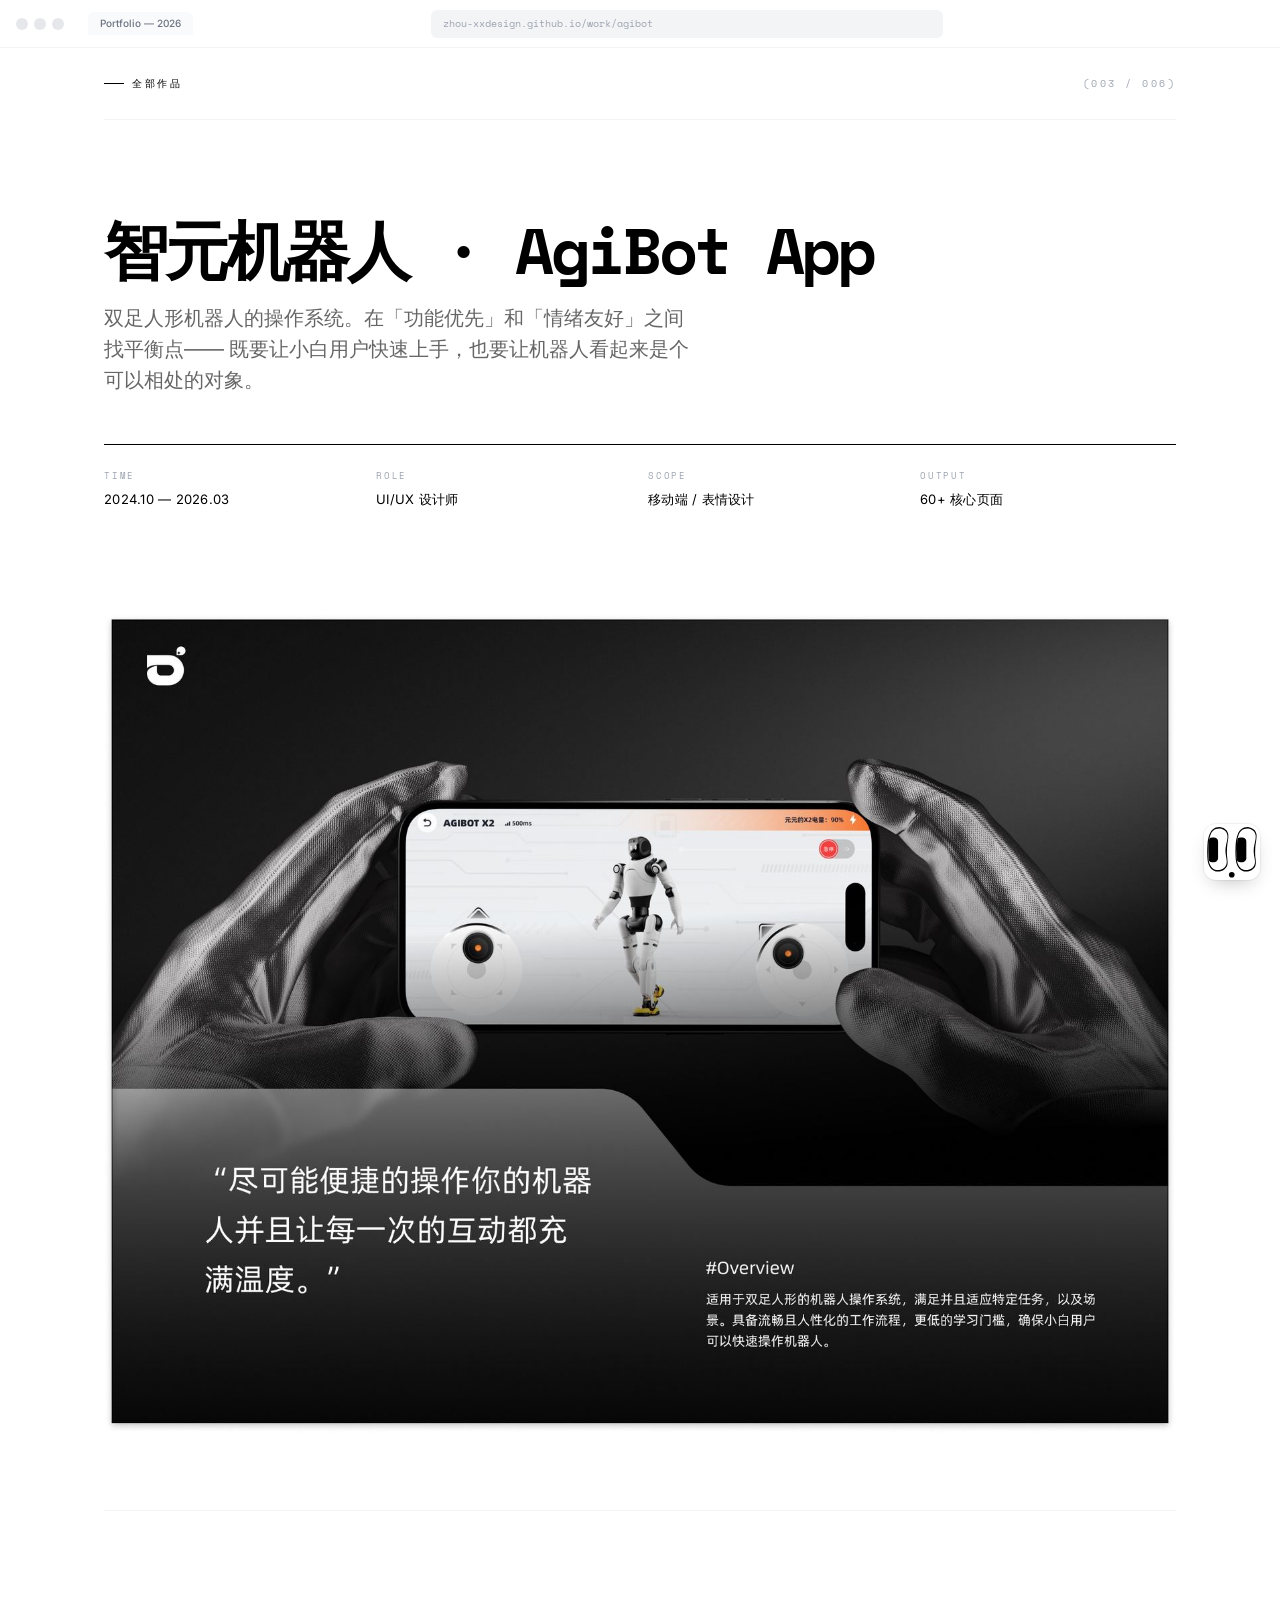
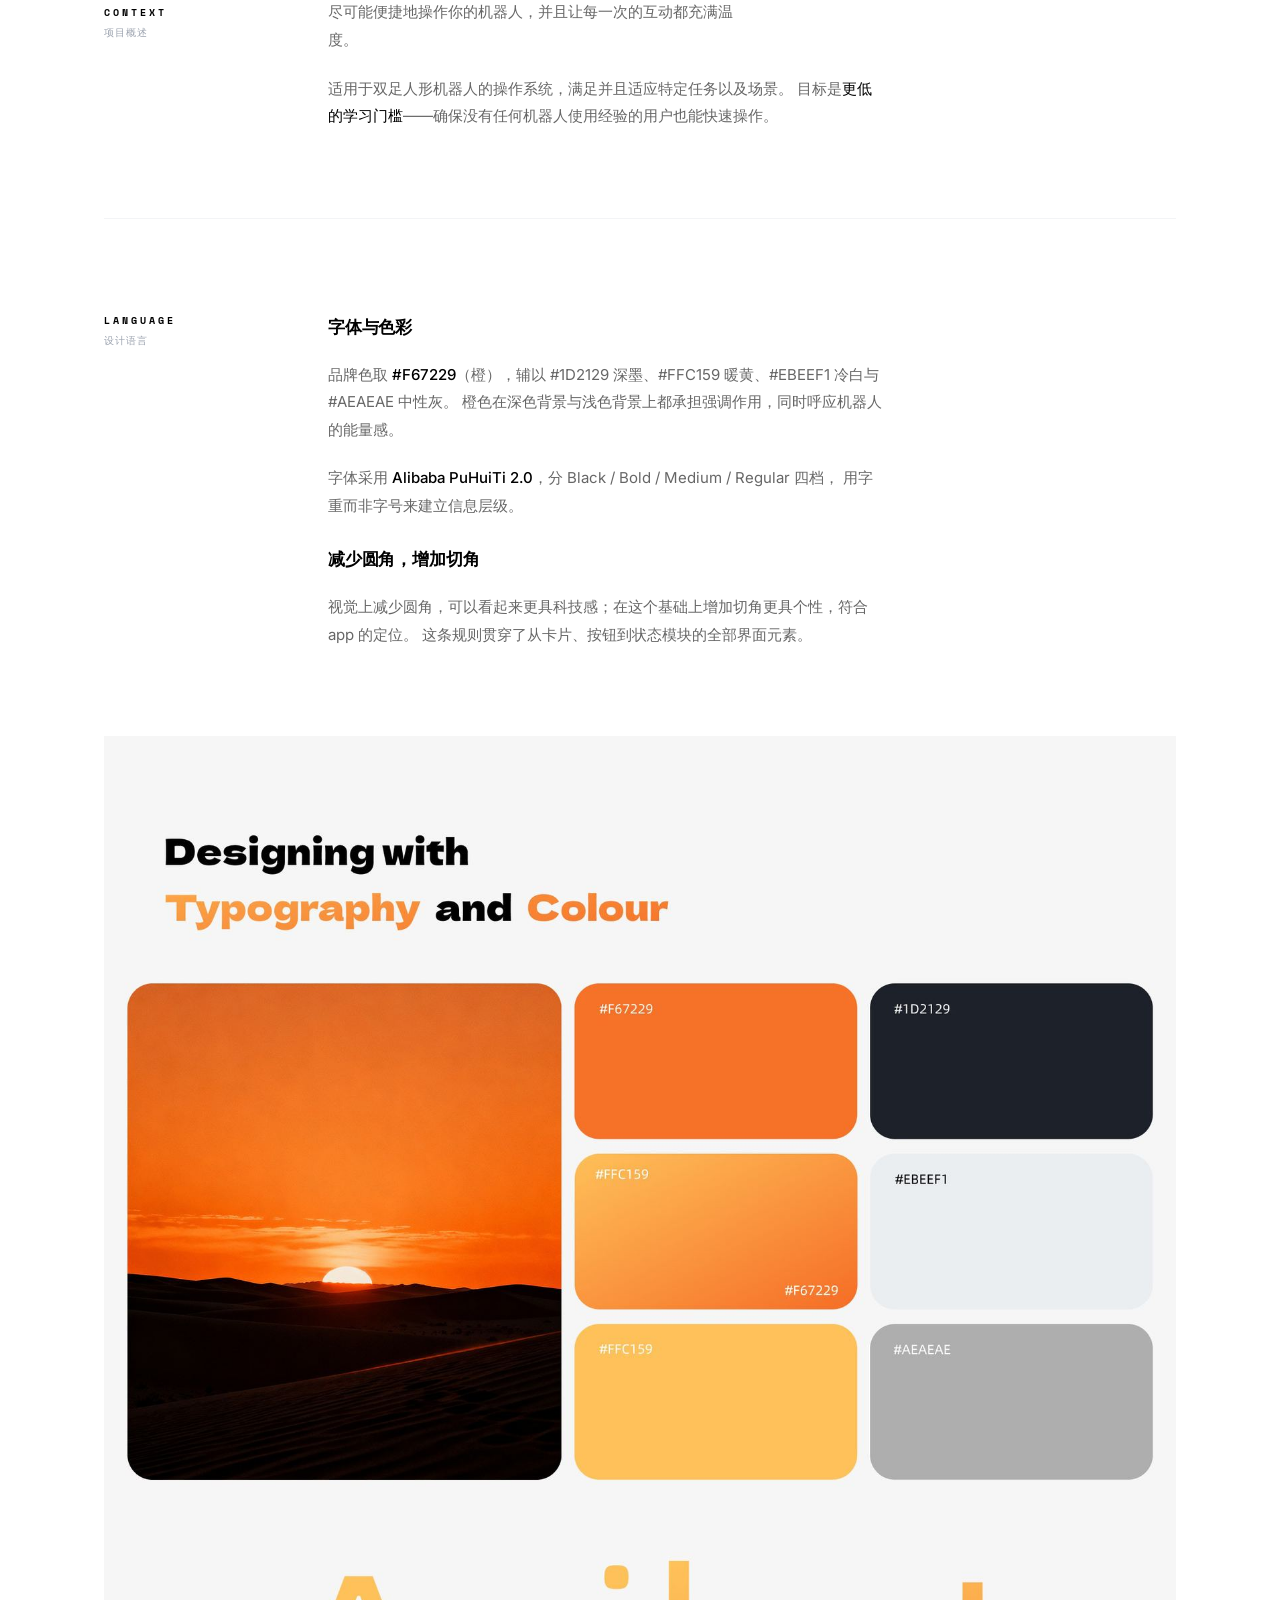
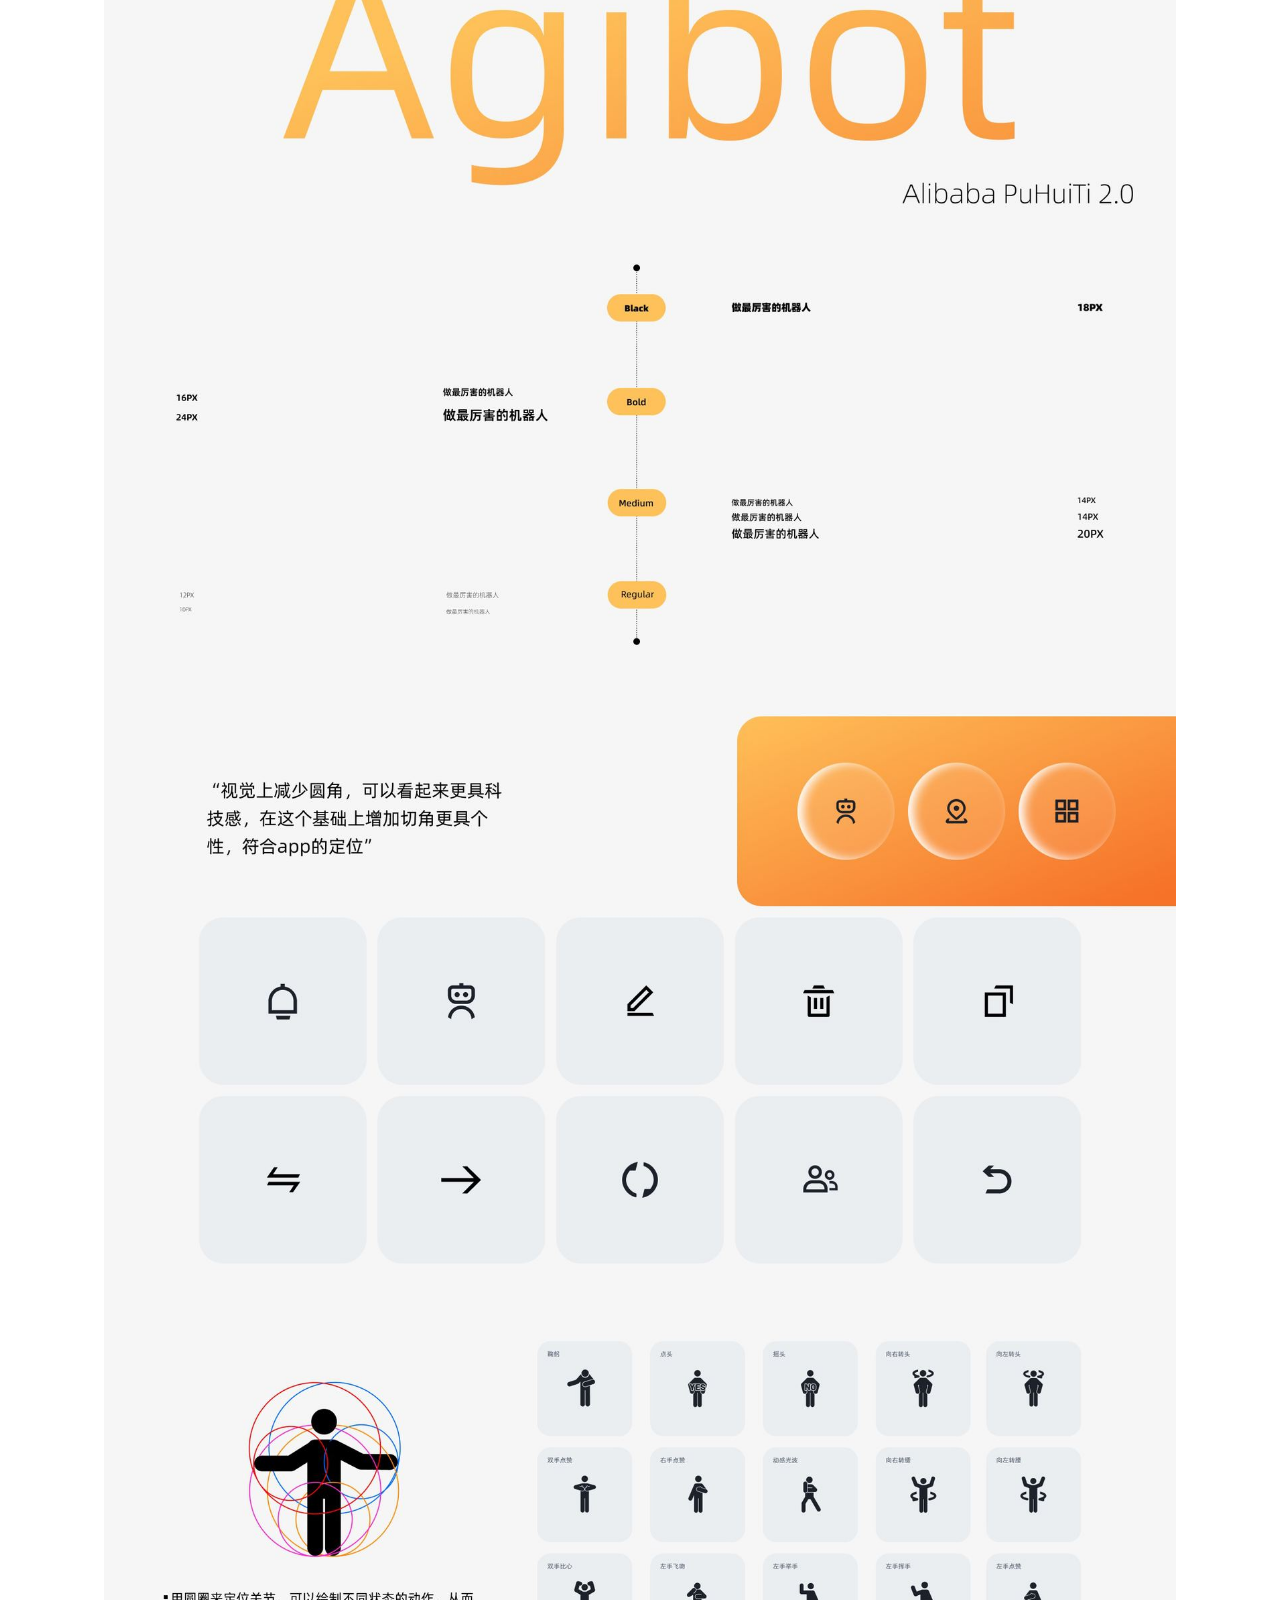
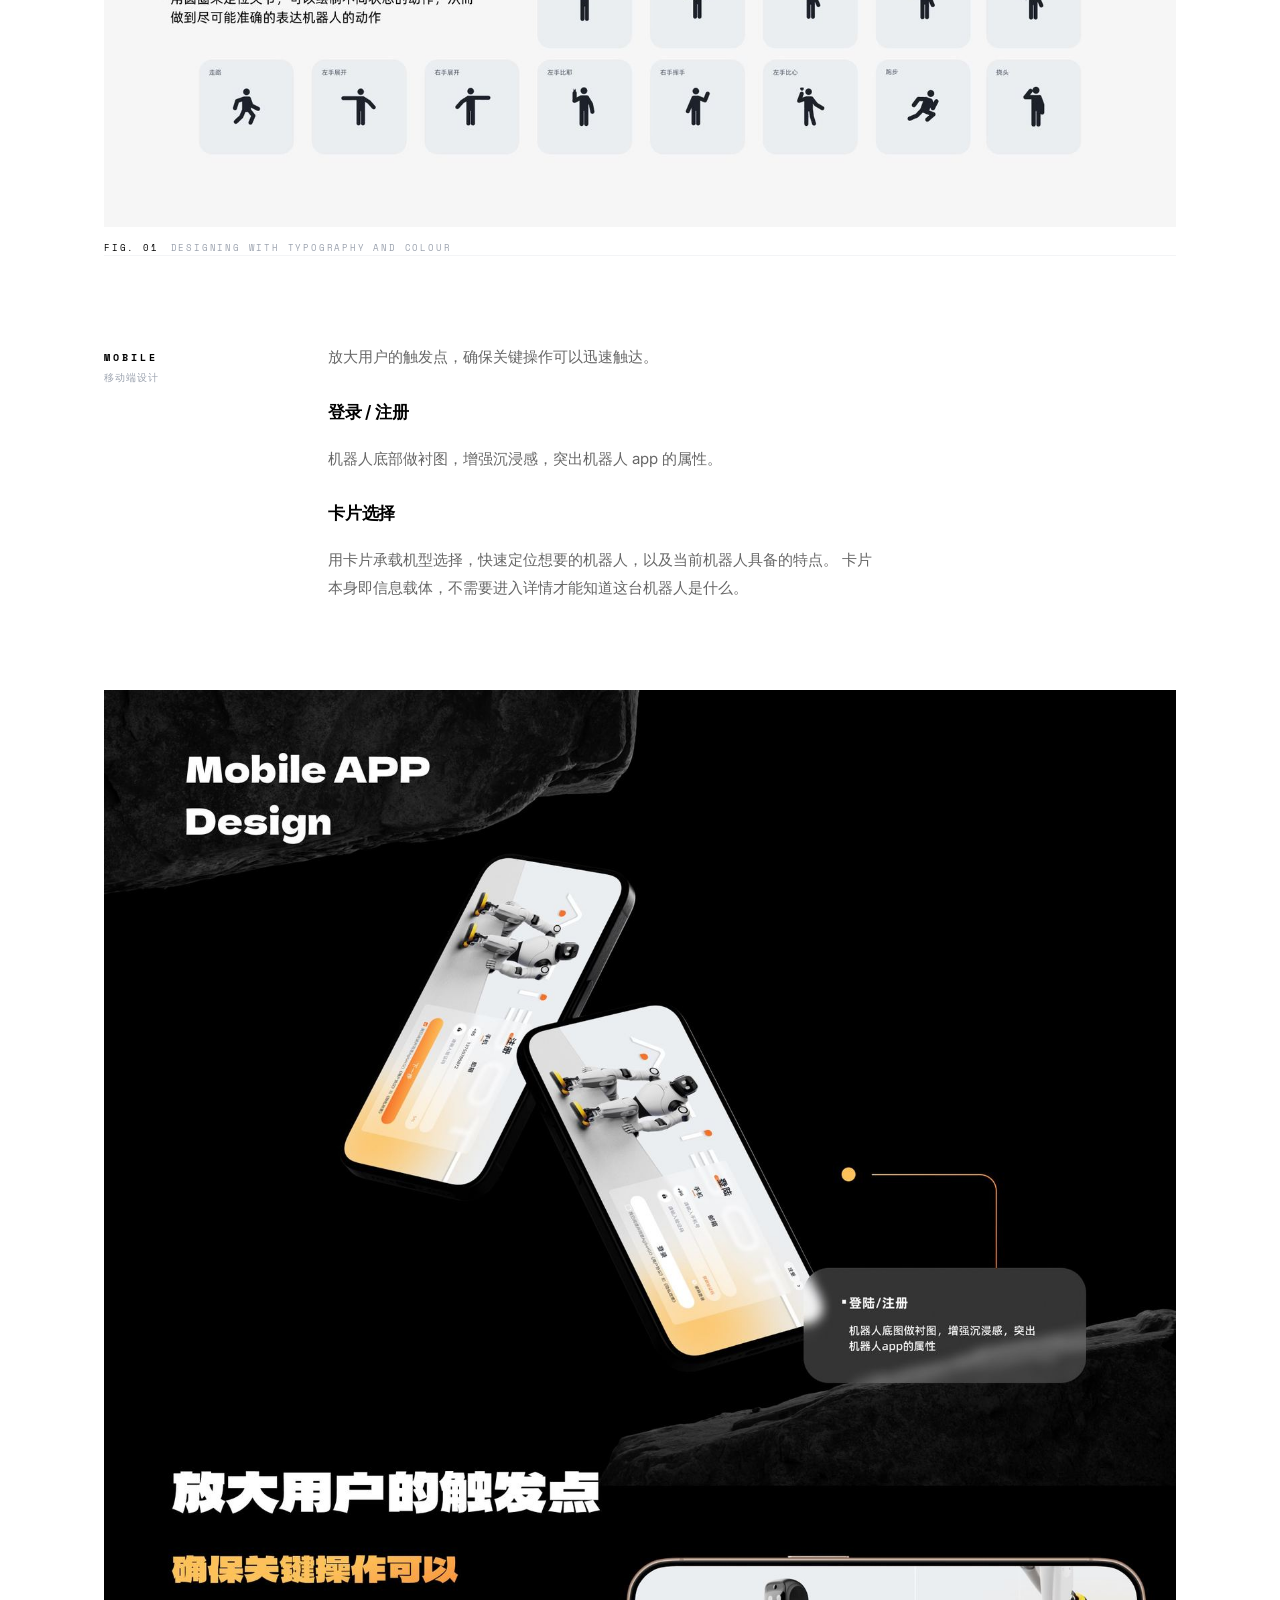
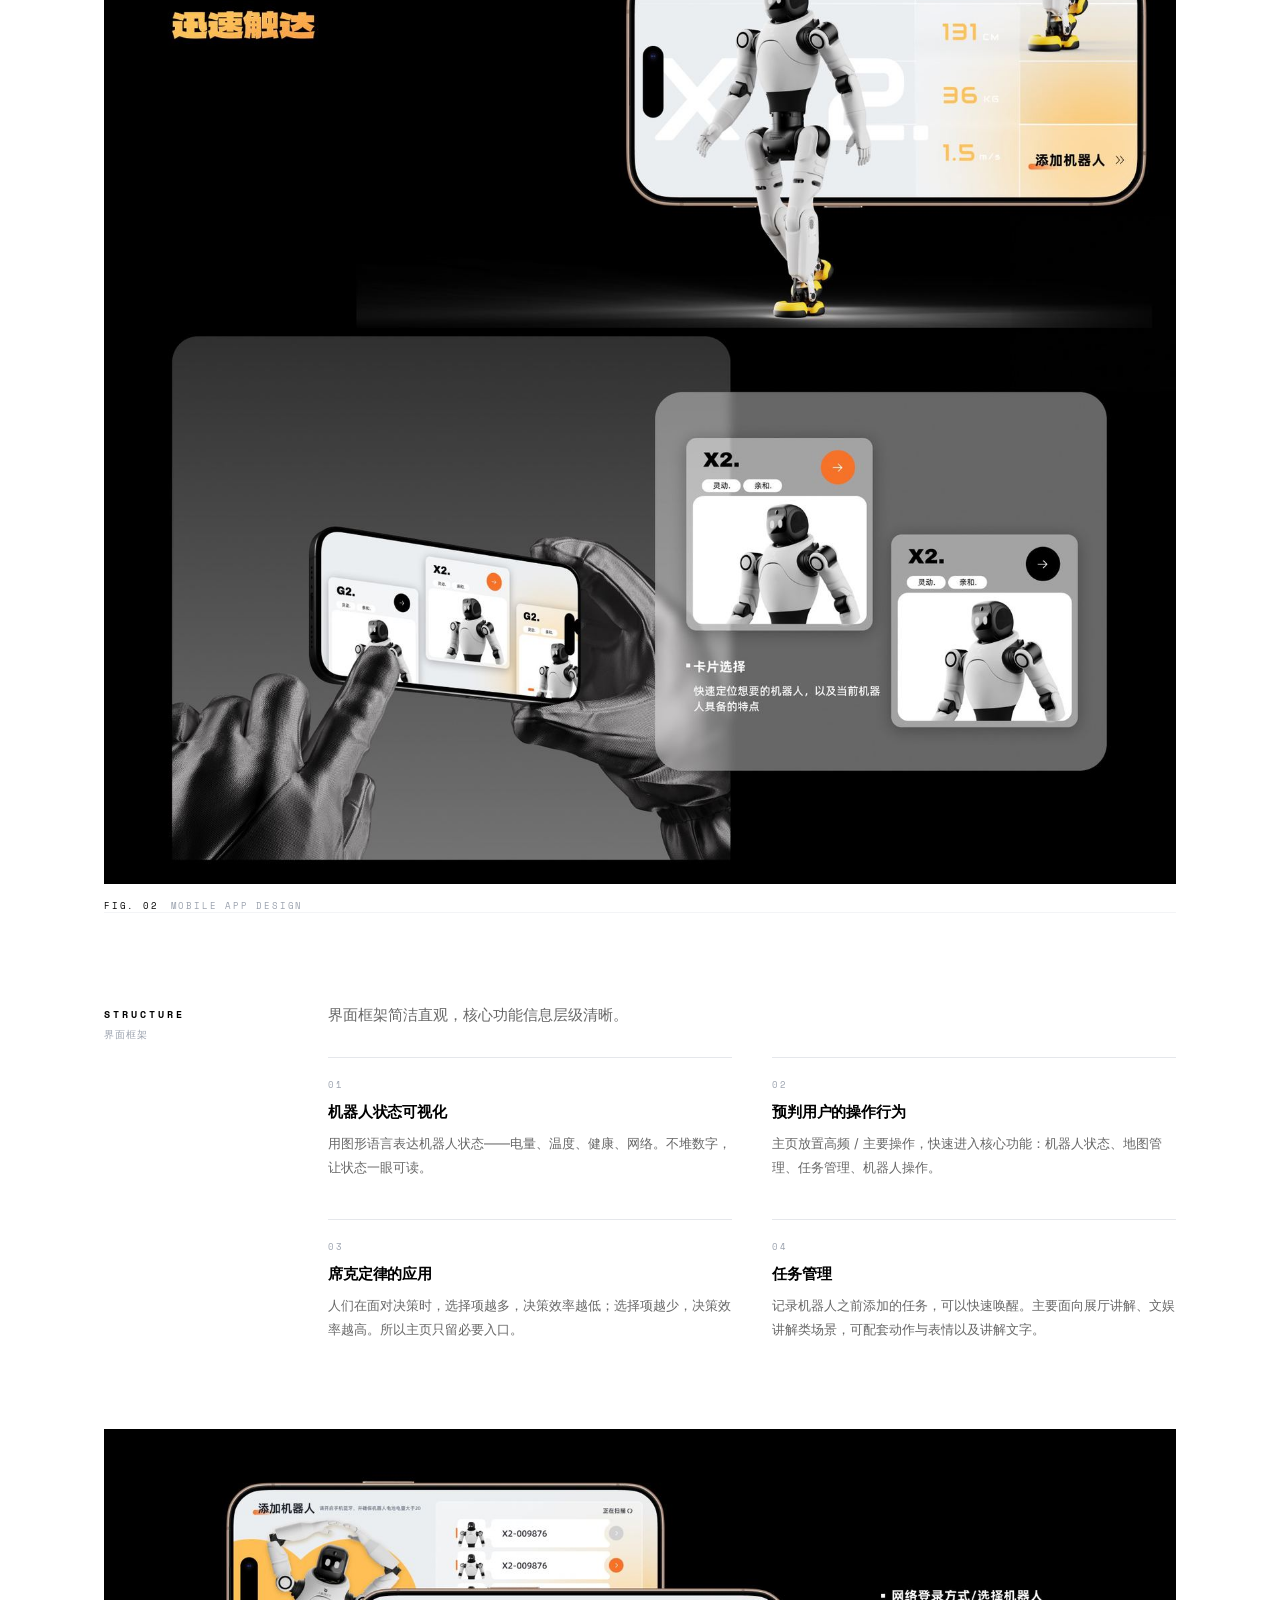
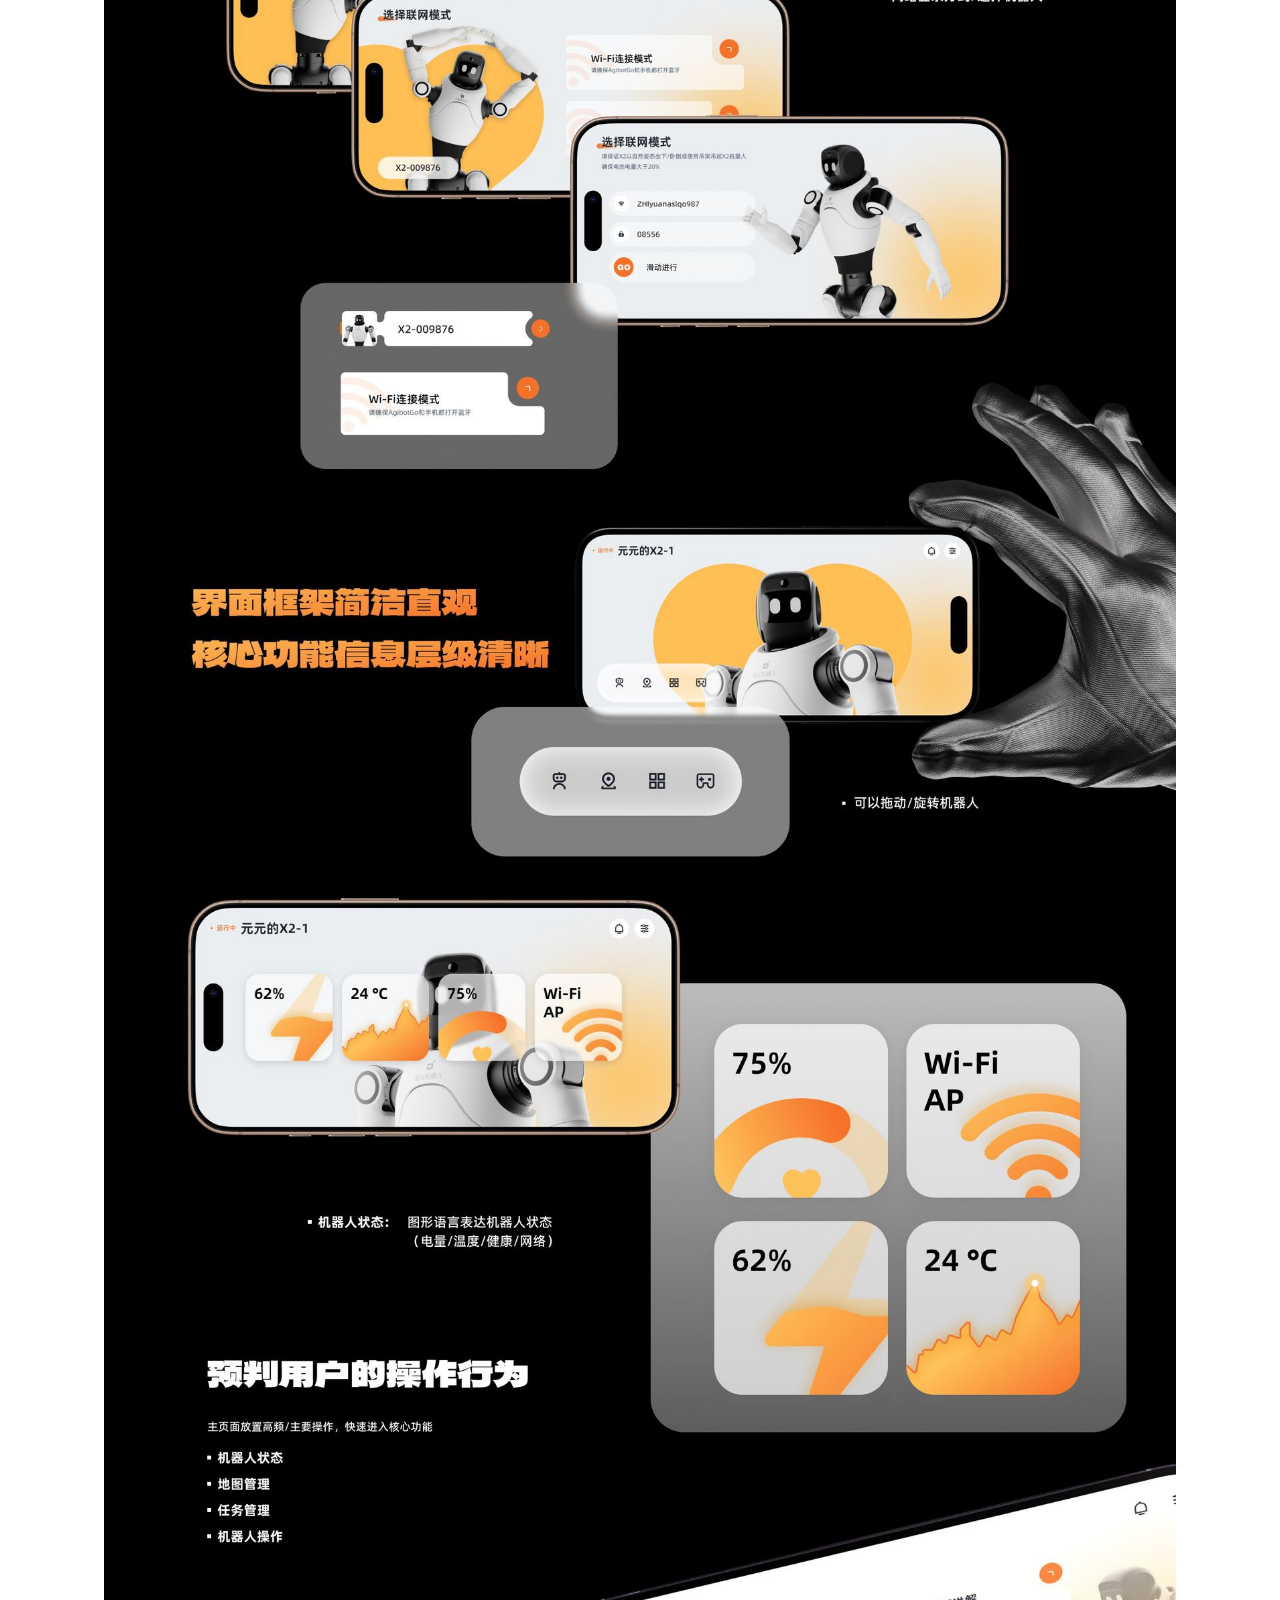
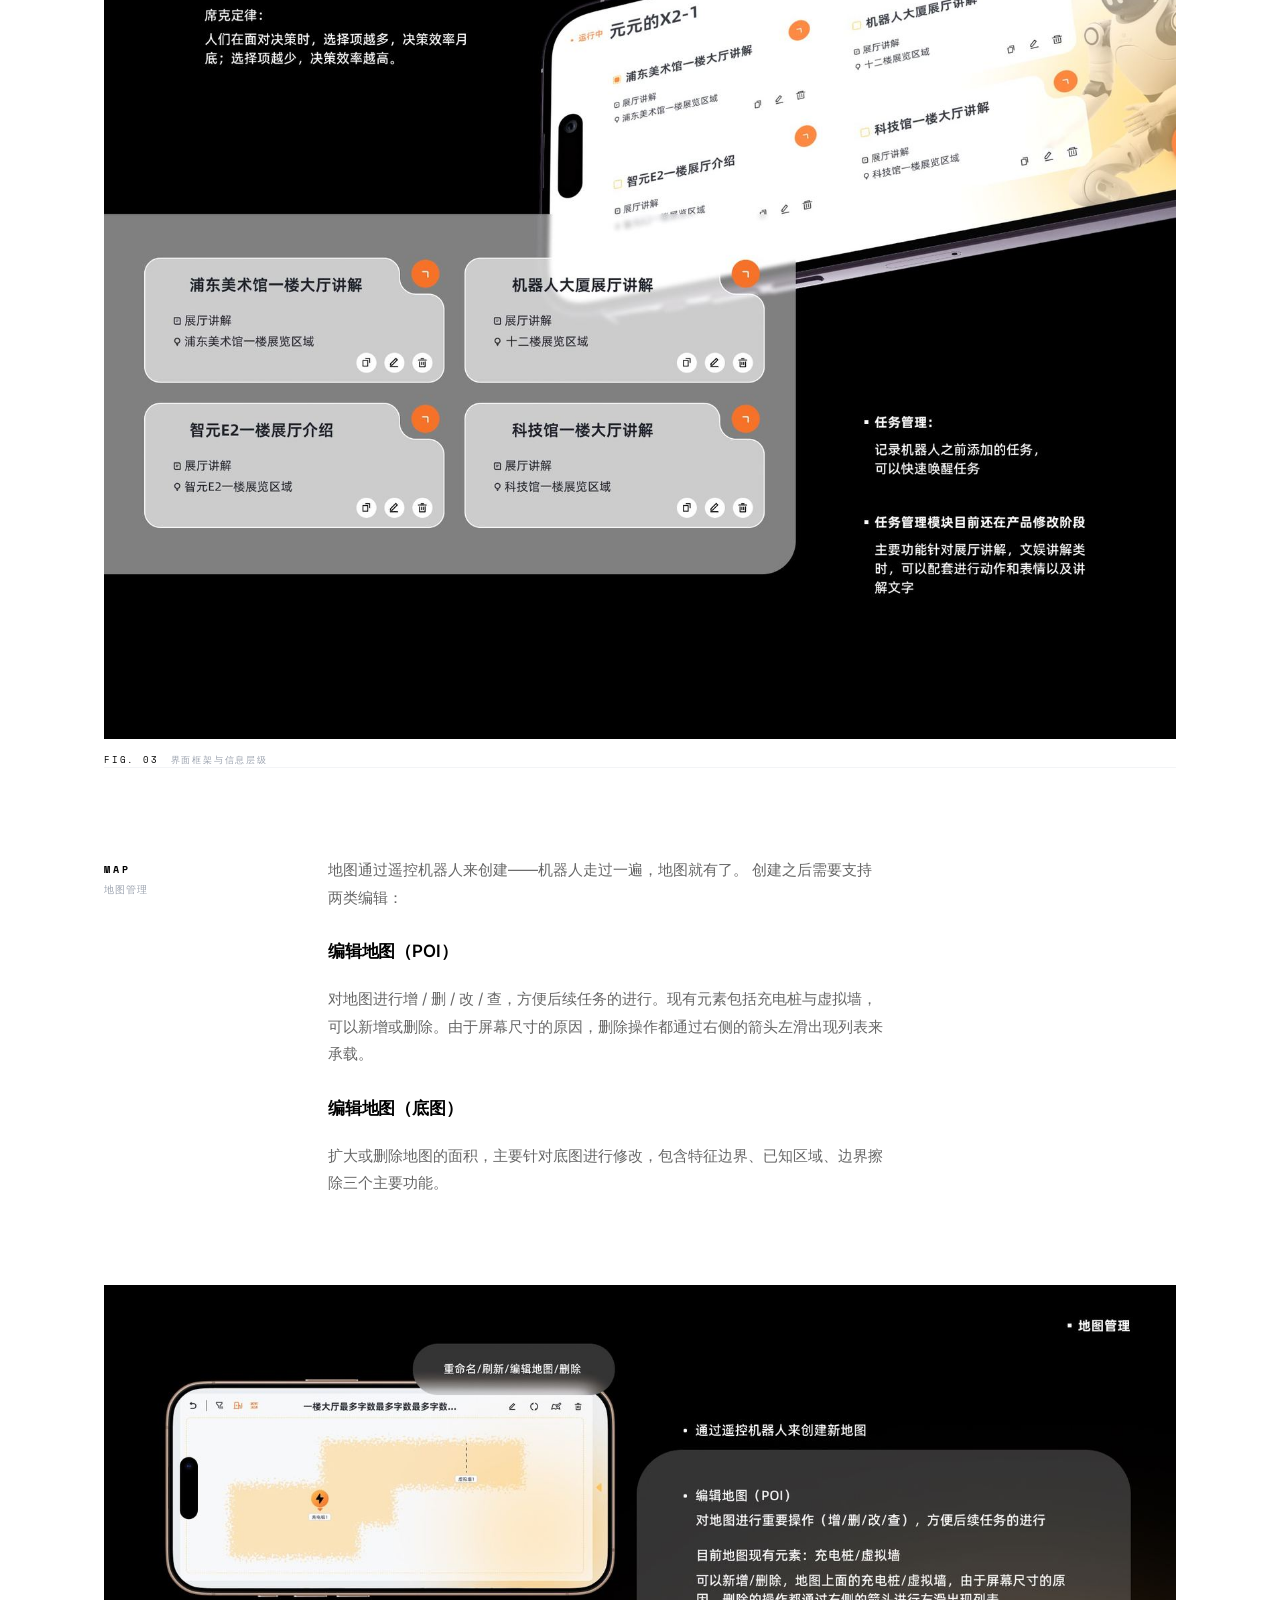
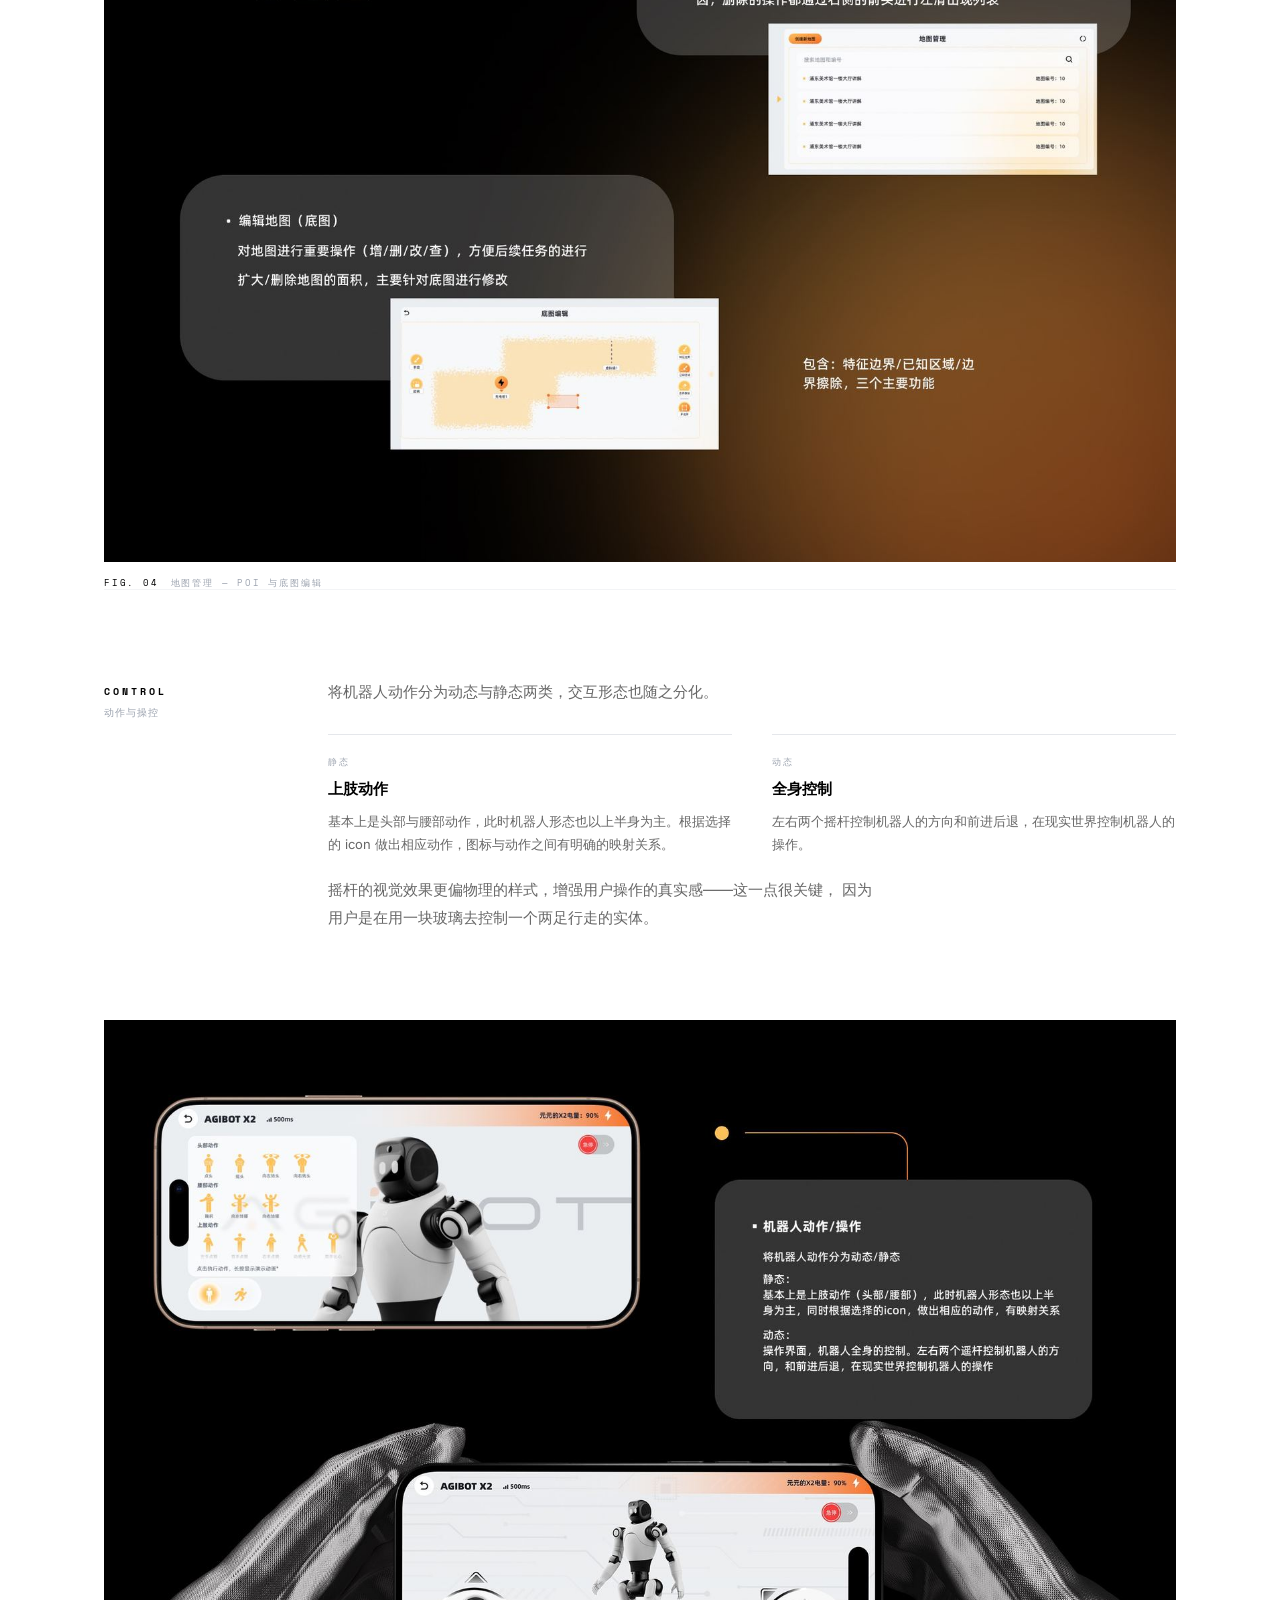
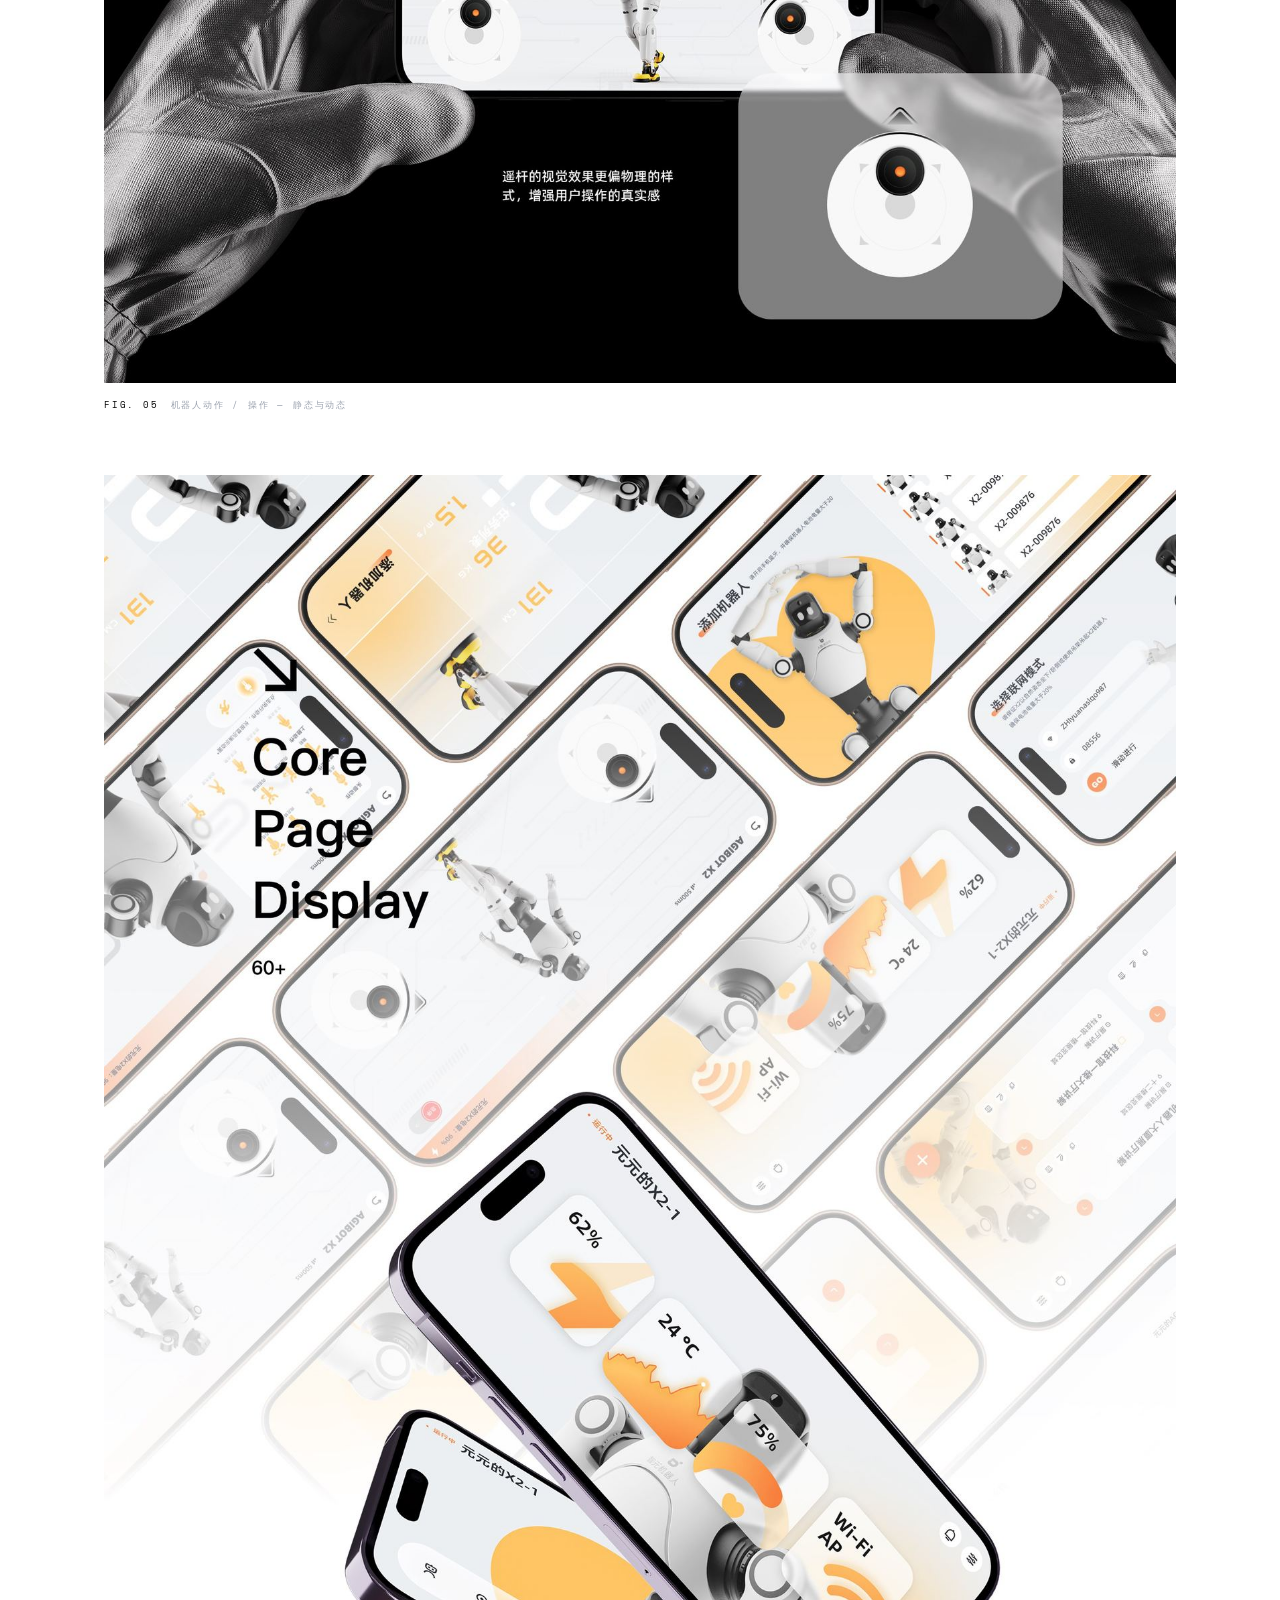
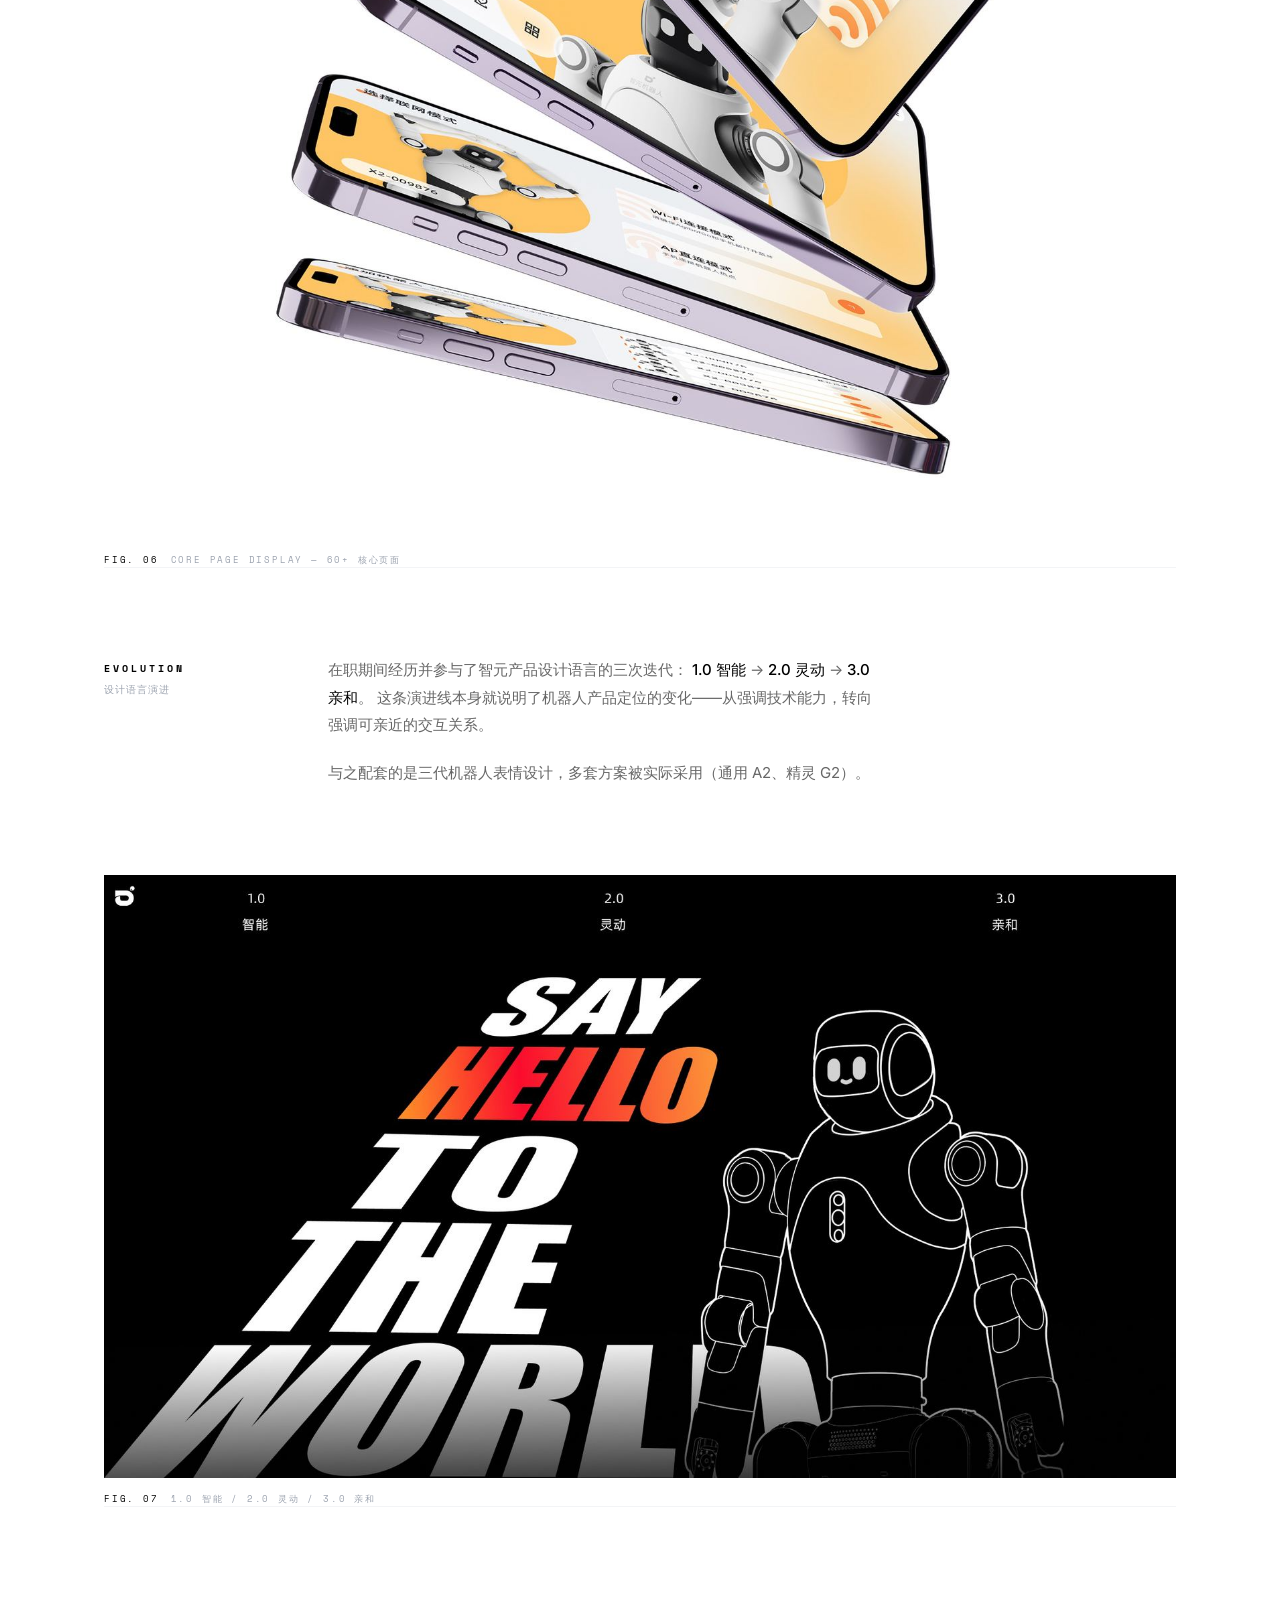
==== commit 103f132e: "右下角角标改成可眼动的 SVG - 7 个页面统一换成内联 SVG（badge-pose-*），默认看左 - 桌面端 hover 时瞳孔与眼眶轻微移动，移开复位；触屏仍不接收事件 - 首屏与角标共用 " ====
--- a/work/agibot/index.html
+++ b/work/agibot/index.html
@@ -17,7 +17,7 @@
 <link rel="preconnect" href="https://fonts.googleapis.com" />
 <link rel="preconnect" href="https://fonts.gstatic.com" crossorigin />
 <link href="https://fonts.googleapis.com/css2?family=Caveat:wght@400;700&family=Inter:wght@300;400;500;600&family=Space+Mono:ital,wght@0,400;0,700;1,400;1,700&display=swap" rel="stylesheet" />
-<link rel="stylesheet" href="/styles.css?v=10" />
+<link rel="stylesheet" href="/styles.css?v=11" />
 <link rel="stylesheet" href="/work.css?v=9" />
 </head>
 
@@ -379,7 +379,7 @@
   </div>
 </main>
 
-<script src="/main.js?v=7" defer></script>
+<script src="/main.js?v=9" defer></script>
 
 <button class="to-top" type="button" data-to-top aria-label="回到顶部">
   <svg width="11" height="11" viewBox="0 0 12 12" fill="none" aria-hidden="true">
@@ -388,6 +388,30 @@
   <span>top</span>
 </button>
 
-<img class="avatar-badge" src="/assets/images/avatar-badge.png" alt="" aria-hidden="true" width="256" height="256" />
+<div class="avatar-badge" aria-hidden="true" data-face="badge">
+  <svg viewBox="26 18 1150 1150" focusable="false" aria-hidden="true">
+    <defs>
+      <path id="badge-pose-l0" d="M498 545L498 562L497 579L496 595L496 614L497 633L497 654L500 679L503 708L506 743L510 786L510 834L500 878L480 913L453 944L421 966L385 982L347 991L308 995L269 991L232 980L198 959L168 930L144 897L126 860L113 824L104 789L99 755L97 723L94 695L94 669L93 646L92 624L92 603L92 583L93 564L92 545L93 526L94 507L94 488L96 468L96 446L99 424L100 400L103 373L108 344L114 314L122 280L134 244L150 206L171 167L198 134L231 108L269 91L308 83L349 81L389 88L427 101L462 124L492 152L513 190L525 236L526 286L522 332L515 372L511 403L506 431L504 454L502 475L500 494L499 512L498 529Z" />
+      <path id="badge-pose-r0" d="M524 545L524 564L525 583L525 603L524 624L524 646L523 669L521 694L521 724L518 755L511 787L504 825L491 862L472 897L449 930L419 959L385 979L347 991L308 995L269 991L231 982L195 966L163 944L137 913L117 876L106 834L106 786L109 745L114 708L117 679L120 654L120 633L120 614L121 595L121 578L119 562L120 545L119 529L117 512L117 494L115 475L113 454L109 430L107 404L102 372L95 332L91 286L92 236L103 190L125 152L155 124L190 103L228 88L268 81L308 83L348 91L385 108L418 136L446 167L467 204L482 244L494 280L502 314L509 344L514 373L516 400L518 424L520 446L521 468L523 488L523 507L524 526Z" />
+      <path id="badge-pose-l1" d="M1078 545L1077 562L1077 579L1075 595L1076 614L1076 633L1078 655L1078 678L1082 708L1087 745L1090 786L1090 834L1080 878L1060 915L1033 944L1001 966L965 982L927 991L888 995L849 991L811 978L777 959L748 930L724 897L705 862L693 824L685 787L679 754L676 723L675 694L673 669L672 646L672 624L672 603L671 583L671 564L672 545L673 526L673 507L673 488L674 467L676 446L677 423L680 399L683 373L687 344L694 314L702 280L714 244L729 204L750 167L778 134L811 108L848 91L888 83L928 81L968 88L1006 103L1041 124L1071 152L1093 190L1105 236L1105 286L1101 332L1096 370L1091 403L1087 430L1084 454L1081 475L1079 494L1079 511L1077 529Z" />
+      <path id="badge-pose-r1" d="M1104 545L1103 564L1103 583L1104 603L1104 624L1104 646L1103 669L1102 695L1099 723L1097 754L1092 789L1083 824L1070 860L1052 897L1028 930L999 959L964 978L927 991L888 995L849 991L811 982L775 966L743 944L716 913L696 878L686 834L686 786L690 743L693 708L696 679L699 654L699 633L700 614L699 596L699 579L699 562L698 545L697 528L697 511L695 493L694 475L692 454L689 430L685 403L680 370L676 333L671 286L671 236L683 190L705 154L735 124L769 101L807 88L847 81L888 83L928 91L965 108L998 134L1025 167L1047 204L1062 244L1074 280L1082 314L1089 344L1093 373L1096 399L1099 423L1100 446L1102 467L1102 488L1103 507L1103 526Z" />
+      <clipPath id="badge-eye-0"><path data-clip="0" d="M468 545L468 559L467 574L467 587L468 604L470 620L471 639L475 662L480 689L485 722L491 763L493 809L485 852L467 886L443 916L413 937L380 952L344 961L308 965L272 961L237 950L206 930L178 902L157 870L141 834L130 799L123 766L120 734L120 704L119 678L120 654L120 633L120 614L121 595L122 578L123 561L122 545L123 529L124 512L123 496L124 478L123 459L125 439L125 417L126 392L129 365L133 337L139 305L149 270L163 233L181 195L206 163L236 138L272 121L308 113L346 111L384 118L419 130L452 152L479 179L498 216L508 261L507 309L501 353L492 391L486 420L480 446L477 467L474 485L471 502L469 517L468 532Z" /></clipPath>
+      <clipPath id="badge-eye-1"><path data-clip="1" d="M1048 545L1047 559L1047 574L1046 587L1048 604L1049 620L1052 640L1053 661L1059 689L1066 724L1071 763L1073 809L1065 852L1047 888L1023 916L993 937L960 952L924 961L888 965L852 961L816 948L785 930L758 902L737 870L720 836L710 799L704 764L700 733L699 704L700 677L699 654L699 633L700 614L701 595L701 578L701 561L702 545L703 529L703 512L702 496L702 477L703 459L703 438L705 416L706 392L708 365L713 337L719 305L729 270L742 231L760 195L786 163L816 138L851 121L888 113L925 111L963 118L998 132L1031 152L1058 179L1078 216L1088 261L1086 309L1080 353L1073 389L1066 420L1061 445L1057 467L1053 485L1050 502L1049 516L1047 532Z" /></clipPath>
+    </defs>
+      <g class="face__eye" data-eye="0" data-cx="308" data-cy="545">
+        <g clip-path="url(#badge-eye-0)">
+          <rect class="face__pupil" data-pupil="0" x="107" y="293" width="208" height="512" rx="86" />
+        </g>
+        <path class="face__ring" data-ring="0" d="M498 545L498 562L497 579L496 595L496 614L497 633L497 654L500 679L503 708L506 743L510 786L510 834L500 878L480 913L453 944L421 966L385 982L347 991L308 995L269 991L232 980L198 959L168 930L144 897L126 860L113 824L104 789L99 755L97 723L94 695L94 669L93 646L92 624L92 603L92 583L93 564L92 545L93 526L94 507L94 488L96 468L96 446L99 424L100 400L103 373L108 344L114 314L122 280L134 244L150 206L171 167L198 134L231 108L269 91L308 83L349 81L389 88L427 101L462 124L492 152L513 190L525 236L526 286L522 332L515 372L511 403L506 431L504 454L502 475L500 494L499 512L498 529ZM468 532L469 517L471 502L474 485L477 467L480 446L486 420L492 391L501 353L507 309L508 261L498 216L479 179L452 152L419 130L384 118L346 111L308 113L272 121L236 138L206 163L181 195L163 233L149 270L139 305L133 337L129 365L126 392L125 417L125 439L123 459L124 478L123 496L124 512L123 529L122 545L123 561L122 578L121 595L120 614L120 633L120 654L119 678L120 704L120 734L123 766L130 799L141 834L157 870L178 902L206 930L237 950L272 961L308 965L344 961L380 952L413 937L443 916L467 886L485 852L493 809L491 763L485 722L480 689L475 662L471 639L470 620L468 604L467 587L467 574L468 559L468 545Z" />
+      </g>
+      <g class="face__eye" data-eye="1" data-cx="888" data-cy="545">
+        <g clip-path="url(#badge-eye-1)">
+          <rect class="face__pupil" data-pupil="1" x="687" y="293" width="208" height="512" rx="86" />
+        </g>
+        <path class="face__ring" data-ring="1" d="M1078 545L1077 562L1077 579L1075 595L1076 614L1076 633L1078 655L1078 678L1082 708L1087 745L1090 786L1090 834L1080 878L1060 915L1033 944L1001 966L965 982L927 991L888 995L849 991L811 978L777 959L748 930L724 897L705 862L693 824L685 787L679 754L676 723L675 694L673 669L672 646L672 624L672 603L671 583L671 564L672 545L673 526L673 507L673 488L674 467L676 446L677 423L680 399L683 373L687 344L694 314L702 280L714 244L729 204L750 167L778 134L811 108L848 91L888 83L928 81L968 88L1006 103L1041 124L1071 152L1093 190L1105 236L1105 286L1101 332L1096 370L1091 403L1087 430L1084 454L1081 475L1079 494L1079 511L1077 529ZM1047 532L1049 516L1050 502L1053 485L1057 467L1061 445L1066 420L1073 389L1080 353L1086 309L1088 261L1078 216L1058 179L1031 152L998 132L963 118L925 111L888 113L851 121L816 138L786 163L760 195L742 231L729 270L719 305L713 337L708 365L706 392L705 416L703 438L703 459L702 477L702 496L703 512L703 529L702 545L701 561L701 578L701 595L700 614L699 633L699 654L700 677L699 704L700 733L704 764L710 799L720 836L737 870L758 902L785 930L816 948L852 961L888 965L924 961L960 952L993 937L1023 916L1047 888L1065 852L1073 809L1071 763L1066 724L1059 689L1053 661L1052 640L1049 620L1048 604L1046 587L1047 574L1047 559L1048 545Z" />
+      </g>
+      <circle class="face__dot" cx="596" cy="1060" r="58" />
+  </svg>
+</div>
 </body>
 </html>
--- a/styles.css
+++ b/styles.css
@@ -774,9 +774,7 @@
   letter-spacing: 0.4em;
   color: var(--gray-300);
 }
-/* 横排要能装下三行字：最后一句 54 个字符，768–960 之间放不下会挤成两行，
-   所以横排的断点提到 960，中间宽度继续用竖排 */
-@media (min-width: 960px) {
+@media (min-width: 768px) {
   .colophon {
     flex-direction: row;
     justify-content: space-between;
@@ -865,7 +863,7 @@
 
 /* ---------- 右下角头像角标 ------------------------------------------- */
 
-/* 固定在视口右下角，所有页面都有。纯装饰：不接收点击，也不进无障碍树 */
+/* 固定在视口右下角，所有页面都有。装饰性元素：触屏上不挡点击，桌面端接 hover 眼动 */
 .avatar-badge {
   position: fixed;
   right: 20px;
@@ -878,8 +876,6 @@
   box-shadow:
     0 8px 20px -8px rgba(0, 0, 0, 0.28),
     0 0 0 1px rgba(0, 0, 0, 0.05);
-  /* 装饰性角标现在要接 hover：只在有指针的设备上接收事件，
-     触屏上仍然不挡点击 */
   pointer-events: none;
   user-select: none;
 }
